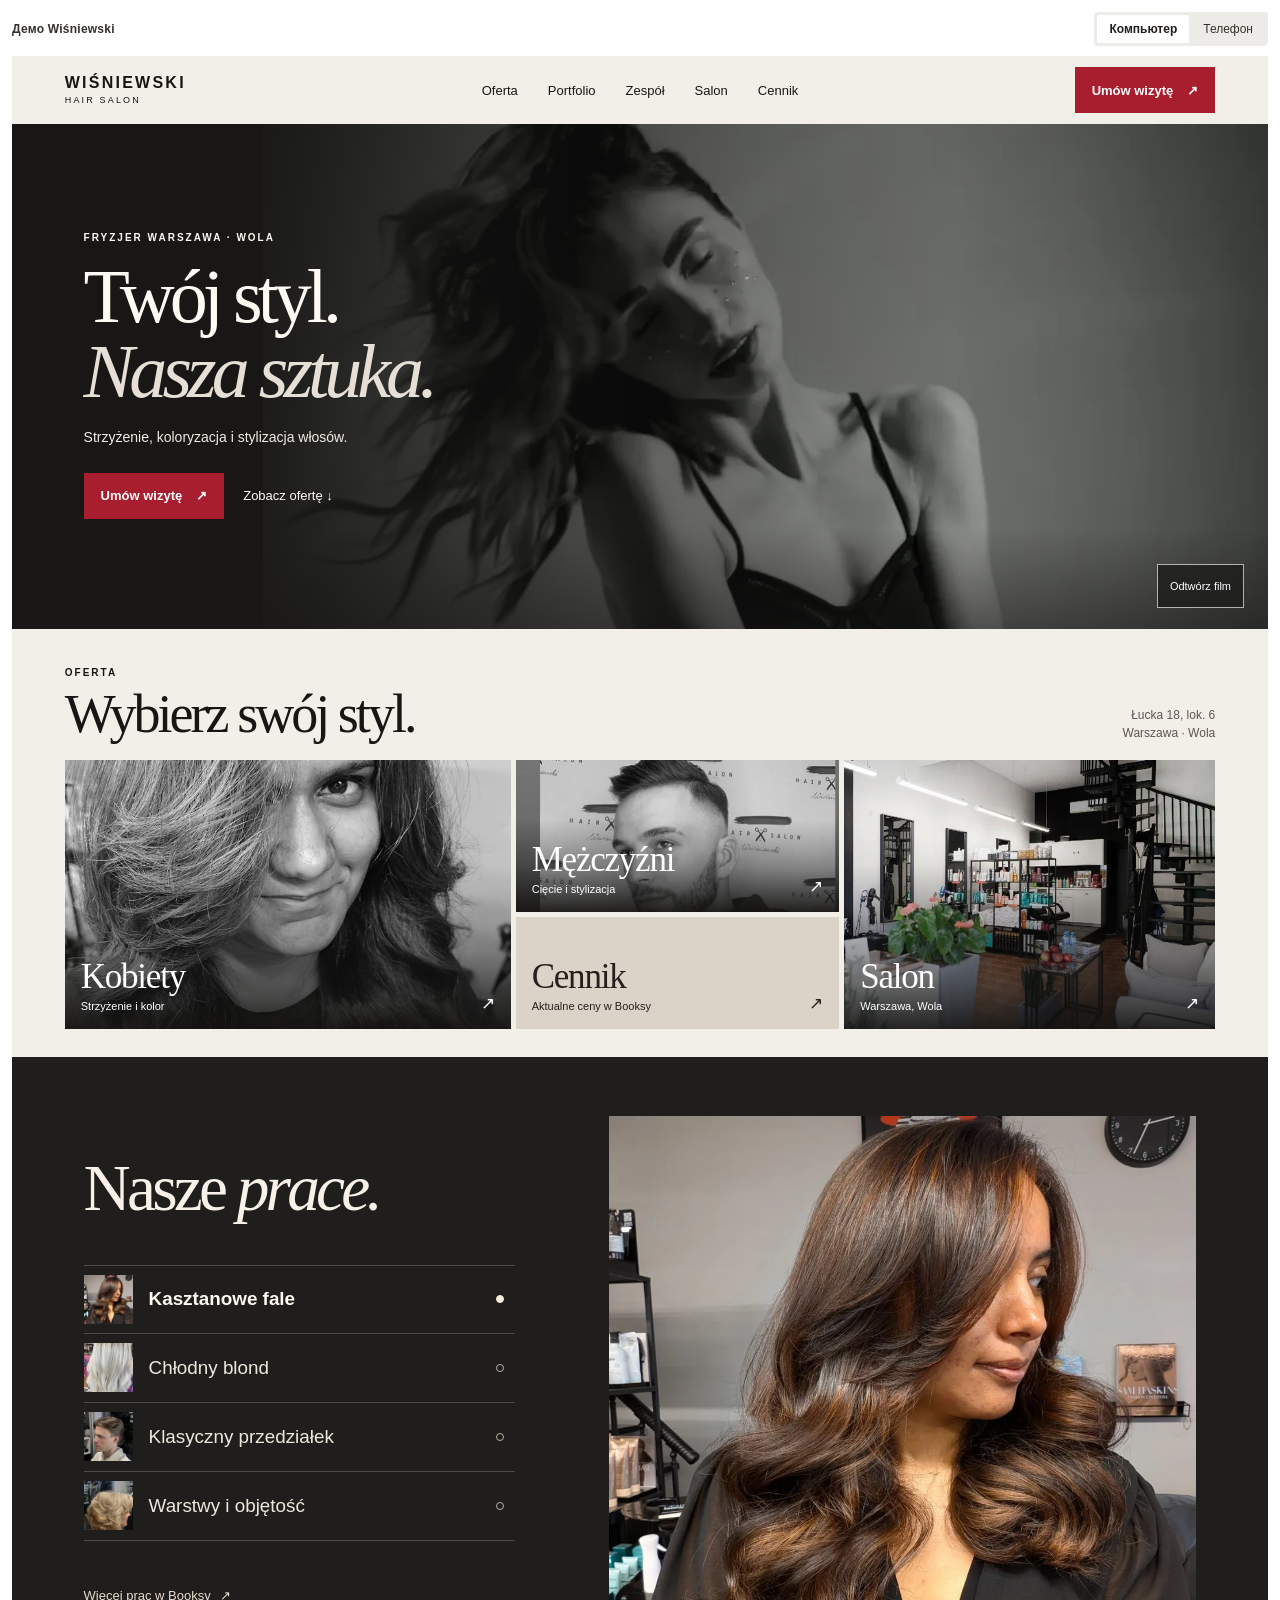
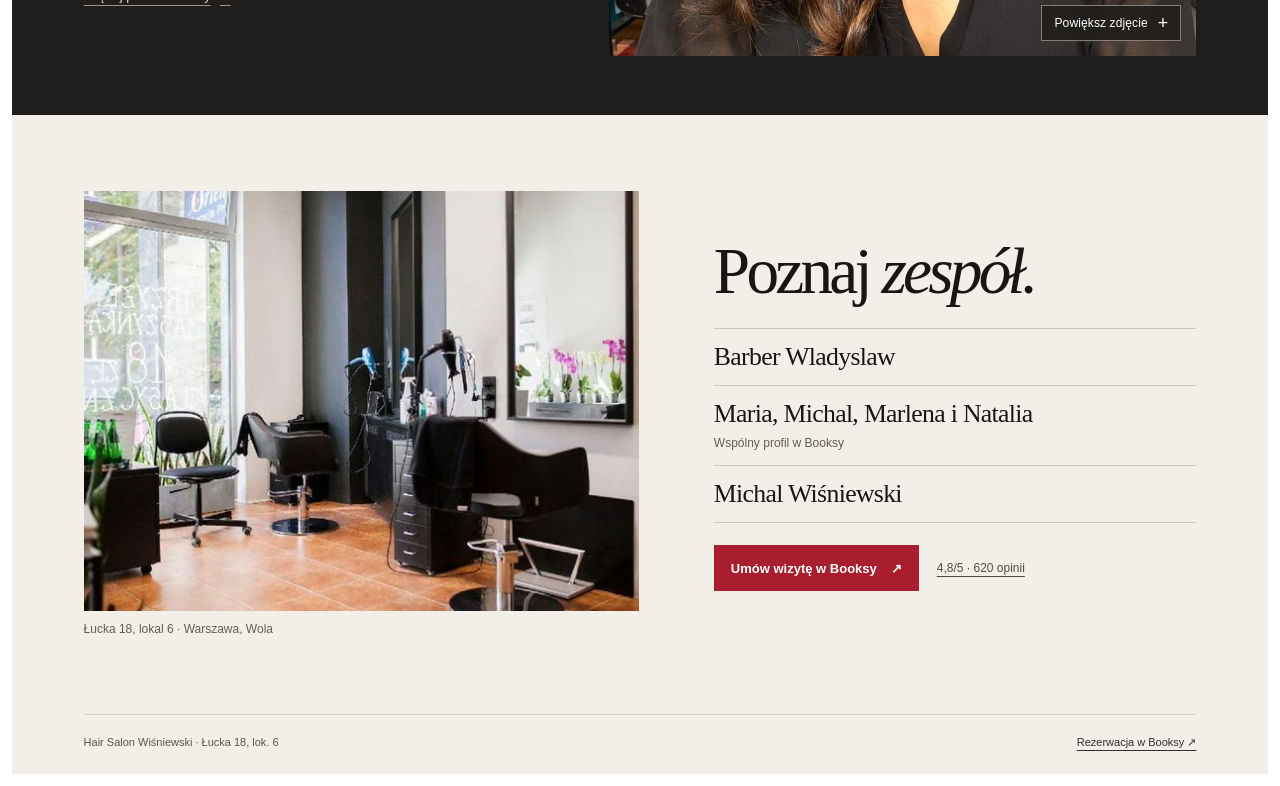
==== demos/hair-salon-wisniewski/index.html @ 0d9c0ac1 "Add Hair Salon Wiśniewski demo" ====
<!doctype html>
<html lang="pl">
<head>
<meta charset="utf-8">
<meta name="viewport" content="width=device-width, initial-scale=1">
<meta name="referrer" content="no-referrer">
<title>Hair Salon Wiśniewski · Demo</title>
<link rel="stylesheet" href="styles.css">
<script src="site.js" defer></script>
</head>
<body>
<div id="wisniewski-visual" data-view="desktop">
  <div class="review" lang="ru">
    <strong>Демо Wiśniewski</strong>
    <div class="devices" role="group" aria-label="Размер экрана">
      <button class="cursor-interaction" type="button" data-view-choice="desktop" aria-pressed="true">Компьютер</button>
      <button class="cursor-interaction" type="button" data-view-choice="phone" aria-pressed="false">Телефон</button>
    </div>
  </div>
  <div class="page" lang="pl">
    <header class="masthead">
      <button class="brand cursor-interaction" type="button" data-jump="hero" aria-label="Hair Salon Wiśniewski, początek strony">
        <b>WIŚNIEWSKI</b><small>HAIR SALON</small>
      </button>
      <nav class="nav" id="wisniewski-preview-nav" aria-label="Menu salonu">
        <button class="cursor-interaction" type="button" data-jump="offer">Oferta</button>
        <button class="cursor-interaction" type="button" data-jump="portfolio">Portfolio</button>
        <button class="cursor-interaction" type="button" data-jump="team">Zespół</button>
        <button class="cursor-interaction" type="button" data-detail="salon">Salon</button>
        <button class="cursor-interaction" type="button" data-detail="prices">Cennik</button>
      </nav>
      <button class="primary cursor-interaction" type="button" data-detail="booking">Umów wizytę <span aria-hidden="true">↗</span></button>
      <button class="mobile-menu cursor-interaction" type="button" aria-controls="wisniewski-preview-nav" aria-expanded="false">Menu <span aria-hidden="true">☰</span></button>
    </header>
    <main>
      <section class="hero" data-section="hero" aria-labelledby="wisniewski-preview-title">
        <video muted loop playsinline preload="metadata" poster="assets/hero-poster.webp" src="assets/hero.mp4" aria-hidden="true"></video>
        <div class="hero-copy">
          <div class="eyebrow">Fryzjer Warszawa · Wola</div>
          <h1 id="wisniewski-preview-title">Twój styl.<br><em>Nasza sztuka.</em></h1>
          <p class="offer-line">Strzyżenie, koloryzacja i stylizacja włosów.</p>
          <div class="hero-actions">
            <button class="primary cursor-interaction" type="button" data-detail="booking">Umów wizytę <span aria-hidden="true">↗</span></button>
            <button class="hero-secondary cursor-interaction" type="button" data-jump="offer">Zobacz ofertę <span aria-hidden="true">↓</span></button>
          </div>
        </div>
        <button class="video-toggle cursor-interaction" type="button">Odtwórz film</button>
      </section>
      <section class="collection" data-section="offer" aria-labelledby="wisniewski-preview-offer">
        <div class="collection-head">
          <div><div class="eyebrow">Oferta</div><h2 id="wisniewski-preview-offer">Wybierz swój styl.</h2></div>
          <div class="place">Łucka 18, lok. 6<br>Warszawa · Wola</div>
        </div>
        <div class="collage">
          <button class="tile women cursor-interaction" type="button" data-detail="women">
            <img src="assets/kobiety.webp" width="650" height="600" alt="" data-booksy-source="https://d375139ucebi94.cloudfront.net/region2/pl/9509/inspiration/9c5c7fb1158548d288a708cf34f2a0-hair-salon-wisniewski-inspiration-99a5cf798dc7434b85ce22e9129614-booksy.jpeg" decoding="async">
            <span class="tile-copy"><span><b>Kobiety</b><small>Strzyżenie i kolor</small></span><span class="arrow" aria-hidden="true">↗</span></span>
          </button>
          <button class="tile men cursor-interaction" type="button" data-detail="men">
            <img src="assets/mezczyzni.webp" width="640" height="385" alt="" data-booksy-source="https://d375139ucebi94.cloudfront.net/region2/pl/9509/biz_photo/1400ff0a72c94ad3bb561e61f7f10e-hair-salon-wisniewski-biz-photo-0ef24cf234964ff898cb2b16d89741-booksy.jpeg?size=640x0" decoding="async">
            <span class="tile-copy"><span><b>Mężczyźni</b><small>Cięcie i stylizacja</small></span><span class="arrow" aria-hidden="true">↗</span></span>
          </button>
          <button class="tile salon cursor-interaction" type="button" data-detail="salon">
            <img src="assets/salon.webp" width="640" height="424" alt="" data-booksy-source="https://d375139ucebi94.cloudfront.net/pl/images/9509/biz_photo_154012929769.jpeg?size=640x0" decoding="async">
            <span class="tile-copy"><span><b>Salon</b><small>Warszawa, Wola</small></span><span class="arrow" aria-hidden="true">↗</span></span>
          </button>
          <button class="tile prices cursor-interaction" type="button" data-detail="prices">
            <span class="tile-copy"><span><b>Cennik</b><small>Aktualne ceny w Booksy</small></span><span class="arrow" aria-hidden="true">↗</span></span>
          </button>
        </div>
      </section>
      <section class="portfolio-pane" id="portfolio" data-section="portfolio" aria-labelledby="w-portfolio-title">
        <div class="folio-layout">
          <div class="folio-heading"><h2 id="w-portfolio-title">Nasze <em>prace.</em></h2></div>
          <div class="folio-choices" role="group" aria-label="Wybierz pracę do obejrzenia">
            <button class="folio-choice" type="button" aria-pressed="true" aria-controls="w-work-stage" data-title="Kasztanowe fale" data-alt="Długie, kasztanowe włosy z falami opadającymi na ramiona." data-position="50% 38%" data-booksy-source="https://d375139ucebi94.cloudfront.net/region2/pl/9509/inspiration/85472677efe44a7c9c3b1d41c541f5-hair-salon-wisniewski-inspiration-4f7ab32a1f454a0eb7ebfb69f30ef4-booksy.jpeg"><img loading="lazy" decoding="async" src="assets/kasztanowe-fale-mini.webp" width="120" height="120" alt=""><span>Kasztanowe fale</span><span class="choice-mark" aria-hidden="true"></span></button>
            <button class="folio-choice" type="button" aria-pressed="false" aria-controls="w-work-stage" data-title="Chłodny blond" data-alt="Jasne, chłodne pasma i luźne fale widziane od tyłu." data-position="50% 43%" data-booksy-source="https://d375139ucebi94.cloudfront.net/region2/pl/9509/inspiration/5db2b51dccb14725a8cf2a5909945c-hair-salon-wisniewski-inspiration-719fb1d20bcc4475be6bc6dd5e350c-booksy.jpeg?size=640x0" data-full="assets/chlodny-blond.webp"><img loading="lazy" decoding="async" src="assets/chlodny-blond-mini.webp" width="120" height="120" alt=""><span>Chłodny blond</span><span class="choice-mark" aria-hidden="true"></span></button>
            <button class="folio-choice" type="button" aria-pressed="false" aria-controls="w-work-stage" data-title="Klasyczny przedziałek" data-alt="Krótkie boki i gładko zaczesana góra z bocznym przedziałkiem." data-position="51% 32%" data-booksy-source="https://d375139ucebi94.cloudfront.net/region2/pl/9509/inspiration/4dd762f20f9c4acfa4f4d54b11d68c-hair-salon-wisniewski-inspiration-6ecb9a110e944d9681a055b02fa39a-booksy.jpeg?size=640x0" data-full="assets/klasyczny-przedzialek.webp"><img loading="lazy" decoding="async" src="assets/klasyczny-przedzialek-mini.webp" width="120" height="120" alt=""><span>Klasyczny przedziałek</span><span class="choice-mark" aria-hidden="true"></span></button>
            <button class="folio-choice" type="button" aria-pressed="false" aria-controls="w-work-stage" data-title="Warstwy i objętość" data-alt="Krótsze blond włosy z wywiniętymi końcówkami, widok z boku." data-position="50% 44%" data-booksy-source="https://d375139ucebi94.cloudfront.net/region2/pl/9509/inspiration/cef48ce477c04e1699dff93cf24795-hair-salon-wisniewski-inspiration-c5255d3fc0f542e9962906695296ba-booksy.jpeg?size=640x0" data-full="assets/warstwy-i-objetosc.webp"><img loading="lazy" decoding="async" src="assets/warstwy-i-objetosc-mini.webp" width="120" height="120" alt=""><span>Warstwy i objętość</span><span class="choice-mark" aria-hidden="true"></span></button>
          </div>
          <figure class="folio-stage" id="w-work-stage">
            <button class="folio-open" type="button" aria-haspopup="dialog" aria-controls="w-work-viewer" aria-label="Powiększ zdjęcie: Kasztanowe fale">
              <img src="assets/kasztanowe-fale.webp" width="1020" height="1360" alt="Długie, kasztanowe włosy z falami opadającymi na ramiona." data-booksy-source="https://d375139ucebi94.cloudfront.net/region2/pl/9509/inspiration/85472677efe44a7c9c3b1d41c541f5-hair-salon-wisniewski-inspiration-4f7ab32a1f454a0eb7ebfb69f30ef4-booksy.jpeg" loading="lazy" decoding="async" style="object-position:50% 38%">
              <span class="zoom-label">Powiększ zdjęcie <span aria-hidden="true">+</span></span>
            </button>
          </figure>
          <a class="folio-source" href="https://booksy.com/pl-pl/9509_hair-salon-wisniewski_fryzjer_3_warszawa" target="_blank" rel="noopener noreferrer">Więcej prac w Booksy <span aria-hidden="true">↗</span></a>
        </div>
      </section>
      <section class="team-pane" id="zespol" data-section="team" aria-labelledby="w-team-title">
        <div class="team-copy">
          <h2 id="w-team-title">Poznaj <em>zespół.</em></h2>
          <ul class="team-list">
            <li>Barber Wladyslaw</li>
            <li>Maria, Michal, Marlena i Natalia<small>Wspólny profil w Booksy</small></li>
            <li>Michal Wiśniewski</li>
          </ul>
          <div class="team-actions">
            <a class="primary" href="https://booksy.com/pl-pl/9509_hair-salon-wisniewski_fryzjer_3_warszawa" target="_blank" rel="noopener noreferrer">Umów wizytę w Booksy <span aria-hidden="true">↗</span></a>
            <a class="team-score" href="https://booksy.com/pl-pl/9509_hair-salon-wisniewski_fryzjer_3_warszawa#business-reviews" target="_blank" rel="noopener noreferrer" aria-label="Ocena 4,8 na 5 na podstawie 620 opinii w Booksy" title="Ocena w Booksy z 25.11.2026">4,8/5 · 620 opinii</a>
          </div>
        </div>
        <figure>
          <img src="assets/stanowiska-salonu.webp" width="640" height="424" alt="Stanowiska fryzjerskie z lustrami przy oknach salonu na Woli." data-booksy-source="https://d375139ucebi94.cloudfront.net/pl/images/9509/biz_photo_154012936578.jpeg?size=640x0" loading="lazy" decoding="async">
          <figcaption>Łucka 18, lokal 6 · Warszawa, Wola</figcaption>
        </figure>
      </section>
    </main>
    <footer class="footer"><span>Hair Salon Wiśniewski · Łucka 18, lok. 6</span><button class="cursor-interaction" type="button" data-detail="booking">Rezerwacja w Booksy ↗</button></footer>
    <dialog aria-labelledby="wisniewski-detail-heading">
      <div class="dialog-top"><div><div class="eyebrow" data-dialog-kicker></div><h2 id="wisniewski-detail-heading"></h2></div><button class="dialog-close cursor-interaction" type="button" aria-label="Zamknij">×</button></div>
      <img data-dialog-image width="560" height="315" alt="" hidden>
      <p data-dialog-copy></p>
      <ul data-dialog-list hidden></ul>
      <a class="primary cursor-interaction" data-dialog-link href="https://booksy.com/pl-pl/9509_hair-salon-wisniewski_fryzjer_3_warszawa" target="_blank" rel="noopener noreferrer"><span data-dialog-cta></span><span aria-hidden="true">↗</span></a>
    </dialog>
    <dialog class="work-viewer" id="w-work-viewer" aria-labelledby="w-viewer-title">
      <div class="viewer-inner">
        <div class="viewer-top">
          <h2 id="w-viewer-title"></h2>
          <button class="viewer-close" type="button" aria-label="Zamknij podgląd" autofocus>×</button>
        </div>
        <img data-viewer-image width="1000" height="1200" alt="">
        <div class="viewer-foot">
          <button type="button" data-step="-1" aria-label="Poprzednia praca"><span aria-hidden="true">←</span> Poprzednia</button>
          <span class="viewer-counter" aria-live="polite" aria-atomic="true"></span>
          <button type="button" data-step="1" aria-label="Następna praca">Następna <span aria-hidden="true">→</span></button>
        </div>
      </div>
    </dialog>
  </div>
</div>

</body>
</html>
---- demos/hair-salon-wisniewski/styles.css ----
html{color-scheme:light dark}body{margin:0;padding:12px}#wisniewski-visual{max-width:1440px;margin:auto}

#wisniewski-visual {
  --paper: #f2efe9;
  --ink: #171614;
  --wine: #a91e2e;
  --wash: #d7d1c7;
  --serif: "Baskerville", "Georgia", serif;
  --sans: Arial, Helvetica, sans-serif;
  width: 100%;
  font-family: var(--sans);
}
#wisniewski-visual *, #wisniewski-visual *::before, #wisniewski-visual *::after { box-sizing: border-box; }
#wisniewski-visual [hidden] { display: none !important; }
#wisniewski-visual button, #wisniewski-visual a { font: inherit; }
#wisniewski-visual button { color: inherit; }
#wisniewski-visual a { color: inherit; text-decoration: none; }
#wisniewski-visual :focus-visible { outline: 2px solid #ba2740; outline-offset: 4px; }
#wisniewski-visual .review {
  display: flex; justify-content: space-between; align-items: center;
  flex-wrap: wrap; gap: 8px; padding: 0 0 10px;
  color: light-dark(#34302c,#ece7e1); font-size: 12px;
}
#wisniewski-visual .review strong { font-weight: 600; letter-spacing: .02em; }
#wisniewski-visual .devices {
  display: inline-flex; padding: 3px; gap: 2px;
  background: light-dark(#eeece8,#312e2b); border-radius: 4px;
}
#wisniewski-visual .devices button {
  border: 0; border-radius: 2px; padding: 7px 12px;
  background: transparent; font-size: 12px;
}
#wisniewski-visual .devices button[aria-pressed="true"] {
  color: light-dark(#211e1b,#f8f4ef); background: light-dark(#fff,#4b4540);
  font-weight: 600;
}
#wisniewski-visual .page {
  container: salon / inline-size; width: 100%; margin-inline: auto;
  background: var(--paper); color: var(--ink); color-scheme: light;
}
#wisniewski-visual[data-view="phone"] .page { width: min(100%, 392px); }
#wisniewski-visual .masthead {
  position: relative; z-index: 4; display: grid;
  grid-template-columns: 1fr auto 1fr; align-items: center; gap: 20px;
  min-height: 68px; background: var(--paper); padding: 10px 4.2%;
}
#wisniewski-visual .brand {
  display: inline-grid; justify-items: start; justify-self: start; gap: 4px;
  border: 0; background: transparent; text-align: left; padding: 3px 0;
}
#wisniewski-visual .brand b { font-size: 16px; letter-spacing: .14em; white-space: nowrap; line-height: 1; }
#wisniewski-visual .brand small { font-size: 9px; letter-spacing: .24em; }
#wisniewski-visual .nav { display: flex; gap: clamp(10px, 3cqw, 30px); align-items: center; }
#wisniewski-visual .nav button, #wisniewski-visual .mobile-menu {
  border: 0; background: transparent; padding: 10px 0; font-size: 13px;
}
#wisniewski-visual .nav button:hover { text-decoration: underline; text-underline-offset: 5px; }
#wisniewski-visual button.primary, #wisniewski-visual a.primary {
  display: inline-flex; justify-content: space-between; align-items: center; gap: 14px;
  min-height: 46px; border: 1px solid transparent; padding: 12px 16px;
  color: #fff; background: var(--wine); font-weight: 600; font-size: 13px; white-space: nowrap;
}
#wisniewski-visual .primary:hover { background: #871825; }
#wisniewski-visual .masthead > .primary { justify-self: end; }
#wisniewski-visual .mobile-menu { display: none; justify-self: end; }
#wisniewski-visual .hero {
  position: relative; isolation: isolate; display: flex; align-items: center;
  min-height: clamp(395px, 48cqw, 505px); overflow: hidden;
  color: #fffaf3; background: #181716;
}
#wisniewski-visual .hero video {
  position: absolute; inset: 0 0 0 20%; width: 80%; height: 100%; object-fit: cover;
  object-position: center 36%; background: #282725;
}
#wisniewski-visual .hero::after {
  content: ""; position: absolute; inset: 0; z-index: 1; pointer-events: none;
  background: linear-gradient(90deg,#181716 1%,#181716ed 20%,#18171683 44%,#18171613 75%),
    linear-gradient(0deg,#1817167a,transparent 20%);
}
#wisniewski-visual .hero-copy { z-index: 2; position: relative; padding: 54px 0 57px 5.7%; width: min(100%, 560px); }
#wisniewski-visual .eyebrow { font-size: 10px; line-height: 1.45; font-weight: 600; letter-spacing: .20em; text-transform: uppercase; }
#wisniewski-visual .hero h1 {
  font: normal clamp(45px, 6.9cqw, 76px)/.99 var(--serif); letter-spacing: -.065em;
  margin: 13px 0 18px; color: inherit;
}
#wisniewski-visual .hero h1 em { font-weight: inherit; color: #e5dfd5; }
#wisniewski-visual .offer-line {
  font-size: 14px; line-height: 1.55; color: #f1ebe2; margin: 0 0 24px; max-width: 280px;
}
#wisniewski-visual .hero-actions { display: flex; flex-wrap: wrap; align-items: center; gap: 13px 19px; }
#wisniewski-visual .hero-secondary {
  min-height: 44px; padding: 10px 0; border: 0; color: inherit; background: transparent; font-size: 13px;
}
#wisniewski-visual .hero-secondary:hover { text-decoration: underline; text-underline-offset: 4px; }
#wisniewski-visual .video-toggle {
  position: absolute; z-index: 3; right: 24px; bottom: 21px; min-height: 44px;
  display: inline-flex; align-items: center; justify-content: center;
  padding: 8px 12px; color: #fff; background: #1d1c1bc9; border: 1px solid #f5f0e5b3;
  font-size: 11px; white-space: nowrap;
}
#wisniewski-visual .collection { padding: 37px 4.2% 28px; }
#wisniewski-visual .collection-head {
  display: flex; justify-content: space-between; align-items: end; gap: 12px;
  margin-bottom: 18px;
}
#wisniewski-visual .collection h2 {
  margin: 6px 0 0; color: inherit; font: normal clamp(31px, 4.8cqw, 54px)/1.03 var(--serif);
  letter-spacing: -.055em;
}
#wisniewski-visual .collection .place { color: #5e5550; font-size: 12px; line-height: 1.45; text-align: right; }
#wisniewski-visual .collage {
  display: grid; grid-template-columns: 1.13fr .82fr .94fr;
  grid-template-rows: 152px 112px;
  grid-template-areas: "women men salon" "women prices salon";
  gap: 5px;
}
#wisniewski-visual .tile {
  display: block; position: relative; width: 100%; min-width: 0;
  isolation: isolate; overflow: hidden; padding: 0; text-align: left;
  border: 0; background: #262423; color: #fff;
}
#wisniewski-visual .tile img {
  position: absolute; z-index: -2; inset: 0; width: 100%; height: 100%; object-fit: cover;
  transition: transform .35s ease;
}
#wisniewski-visual .tile:hover img { transform: scale(1.045); }
#wisniewski-visual .tile::after {
  content: ""; position: absolute; z-index: -1; inset: 0;
  background: linear-gradient(0deg,#131211ec 0%,#13121167 29%,transparent 61%);
}
#wisniewski-visual .tile-copy {
  position: absolute; left: 16px; right: 16px; bottom: 15px;
  display: flex; justify-content: space-between; align-items: end; gap: 8px;
}
#wisniewski-visual .tile-copy b { font: normal clamp(20px,3.1cqw,35px)/1.05 var(--serif); letter-spacing: -.035em; }
#wisniewski-visual .tile-copy small { font-size: 11px; margin-top: 5px; display: block; line-height: 1.25; }
#wisniewski-visual .tile-copy .arrow { font-size: 17px; flex: none; }
#wisniewski-visual .women { grid-area: women; }
#wisniewski-visual .women img { object-position: 51% 36%; }
#wisniewski-visual .men { grid-area: men; }
#wisniewski-visual .men img { object-position: 46% 29%; }
#wisniewski-visual .salon { grid-area: salon; }
#wisniewski-visual .salon img { object-position: 49% 45%; }
#wisniewski-visual .prices { grid-area: prices; background: #dbd3c7; color: #25201d; }
#wisniewski-visual .prices::after { content: none; }
#wisniewski-visual .prices:hover { background: #cfc5b7; }
#wisniewski-visual .footer {
  display: flex; justify-content: space-between; align-items: center; flex-wrap: wrap; gap: 5px 12px;
  margin-top: 23px; padding-top: 13px; border-top: 1px solid #d6cec1;
  color: #5c554d; font-size: 11px; line-height: 1.55;
}
#wisniewski-visual .footer button {
  border: 0; padding: 7px 0; background: transparent; color: #332e29; text-decoration: underline;
  text-underline-offset: 4px;
}
#wisniewski-visual dialog {
  width: min(440px, calc(100% - 30px)); max-height: 85%; padding: 23px 24px 24px;
  color: var(--ink); background: var(--paper); border: 1px solid #d2c8b9; box-shadow: 0 18px 85px #0006;
}
#wisniewski-visual dialog::backdrop { background: #171413a8; }
#wisniewski-visual .dialog-top { display: flex; justify-content: space-between; align-items: start; gap: 12px; }
#wisniewski-visual dialog h2 { color: var(--ink); font: normal 36px/1.06 var(--serif); margin: 6px 0 12px; letter-spacing: -.055em; }
#wisniewski-visual dialog p { font-size: 14px; line-height: 1.55; margin: 0 0 14px; }
#wisniewski-visual dialog ul { padding-left: 19px; margin: 0 0 20px; font-size: 14px; line-height: 1.6; }
#wisniewski-visual dialog img { display: block; width: 100%; max-height: 210px; object-fit: cover; margin: 0 0 13px; }
#wisniewski-visual .dialog-close {
  border: 1px solid #c7bdaf; background: transparent; flex: none;
  width: 40px; height: 40px; font-size: 20px; line-height: 1;
}
@container salon (max-width: 625px) {
  #wisniewski-visual .masthead { display: flex; justify-content: space-between; min-height: 57px; padding-inline: 5%; }
  #wisniewski-visual .masthead .primary { display: none; }
  #wisniewski-visual .mobile-menu { display: inline-block; min-height: 44px; padding-inline: 4px; }
  #wisniewski-visual .nav {
    display: none; position: absolute; top: 100%; inset-inline: 0; padding: 8px 5% 14px;
    background: var(--paper); border-top: 1px solid #d6cec1; box-shadow: 0 14px 20px #1d151d2b;
  }
  #wisniewski-visual .nav.is-open { display: grid; gap: 0; }
  #wisniewski-visual .nav button { width: 100%; text-align: left; min-height: 44px; border-bottom: 1px solid #ded7cd; }
  #wisniewski-visual .hero { align-items: end; min-height: clamp(460px, 122cqw, 510px); }
  #wisniewski-visual .hero video { inset: 0; width: 100%; height: 100%; object-position: 48% center; }
  #wisniewski-visual .hero::after {
    background: linear-gradient(0deg,#181716f7 0%,#181716bf 37%,#18171627 72%,#18171619 100%);
  }
  #wisniewski-visual .hero-copy { padding: 0 5% 27px; }
  #wisniewski-visual .hero h1 { font-size: clamp(42px, 12.5cqw, 56px); margin: 10px 0 13px; }
  #wisniewski-visual .offer-line { margin-bottom: 16px; max-width: 250px; font-size: 13px; }
  #wisniewski-visual .hero-actions { gap: 2px 12px; }
  #wisniewski-visual .hero-actions .primary { padding-inline: 11px; gap: 6px; }
  #wisniewski-visual .hero-secondary { font-size: 12px; }
  #wisniewski-visual .video-toggle { top: 12px; right: 12px; bottom: auto; }
  #wisniewski-visual .collection { padding: 26px 5% 20px; }
  #wisniewski-visual .collection-head { align-items: end; margin-bottom: 13px; }
  #wisniewski-visual .collection .place { font-size: 11px; }
  #wisniewski-visual .collage {
    grid-template-columns: 1fr 1fr; grid-template-rows: 150px 122px;
    grid-template-areas: "women men" "salon prices";
  }
  #wisniewski-visual .tile-copy { left: 9px; right: 9px; bottom: 11px; gap: 4px; }
  #wisniewski-visual .tile-copy small { font-size: 11px; }
  #wisniewski-visual .tile-copy .arrow { font-size: 14px; }
  #wisniewski-visual .footer { margin-top: 15px; padding-top: 7px; }
}
@media (pointer: coarse) {
  #wisniewski-visual .devices button, #wisniewski-visual .dialog-close, #wisniewski-visual .footer button { min-height: 44px; }
}
@media (prefers-reduced-motion: reduce) {
  #wisniewski-visual .tile img { transition: none; }
}
#wisniewski-visual button { cursor: pointer; }
#wisniewski-visual [data-section] { scroll-margin-block-start: 8px; }
#wisniewski-visual .women img, #wisniewski-visual .men img { filter: grayscale(1); }
#wisniewski-visual .women img { object-position: 50% 35%; }
#wisniewski-visual .men img { object-position: 49% 35%; }
#wisniewski-visual .portfolio-pane {
  background: #201e1c; color: #f7f1e7; padding: clamp(30px, 4.7cqw, 68px) 5.7%;
}
#wisniewski-visual .folio-layout {
  display: grid; grid-template-columns: minmax(0, .83fr) minmax(0, 1.13fr);
  grid-template-rows: auto auto auto; gap: 0 clamp(30px, 7.5cqw, 102px);
  grid-template-areas: "heading photograph" "choices photograph" "source photograph";
  align-content: center; max-width: 1180px; margin: auto;
}
#wisniewski-visual .folio-heading { grid-area: heading; align-self: end; margin-bottom: 24px; }
#wisniewski-visual .portfolio-pane h2, #wisniewski-visual .team-pane h2 {
  margin: 0; font: normal clamp(40px, 5.2cqw, 73px)/1.02 var(--serif); letter-spacing: -.058em;
}
#wisniewski-visual .portfolio-pane h2 em, #wisniewski-visual .team-pane h2 em { font-weight: inherit; }
#wisniewski-visual .folio-choices {
  grid-area: choices; display: grid; align-self: center; margin: 0; padding: 0;
}
#wisniewski-visual .folio-choice {
  display: grid; grid-template-columns: 49px minmax(0, 1fr) 14px; align-items: center;
  gap: 16px; min-height: 69px; padding: 8px 8px 8px 0; color: #eee7dd; text-align: left;
  background: transparent; border: 0; border-bottom: 1px solid #514a44; font-size: clamp(15px, 1.5cqw, 21px);
}
#wisniewski-visual .folio-choice:first-child { border-top: 1px solid #514a44; }
#wisniewski-visual .folio-choice img { display: block; width: 49px; height: 49px; object-fit: cover; }
#wisniewski-visual .folio-choice .choice-mark {
  width: 8px; height: 8px; justify-self: center; border-radius: 100%; border: 1px solid #b8afa2;
}
#wisniewski-visual .folio-choice[aria-pressed="true"] { color: #fffaf1; font-weight: 600; }
#wisniewski-visual .folio-choice[aria-pressed="true"] .choice-mark { background: #f5ebda; border-color: #f5ebda; }
#wisniewski-visual .folio-choice:hover { background: #302c28; }
#wisniewski-visual .folio-source {
  grid-area: source; align-self: start; justify-self: start; display: inline-flex; gap: 9px; align-items: center;
  min-height: 44px; margin-top: 13px; color: #e5dbcb; font-size: 13px; text-decoration: underline;
  text-decoration-color: #a09483; text-underline-offset: 5px;
}
#wisniewski-visual .folio-source:hover { color: #fff; }
#wisniewski-visual .folio-stage { grid-area: photograph; margin: 0; min-width: 0; }
#wisniewski-visual .folio-open {
  display: block; position: relative; width: 100%; height: clamp(400px, 43cqw, 540px);
  padding: 0; overflow: hidden; background: #302d2a; border: 0; cursor: zoom-in;
}
#wisniewski-visual .folio-open img { display: block; width: 100%; height: 100%; object-fit: cover; }
#wisniewski-visual .zoom-label {
  position: absolute; right: 15px; bottom: 15px; display: inline-flex; align-items: center; gap: 10px;
  padding: 8px 12px; min-height: 36px; color: #fff; background: #201e1ce8;
  border: 1px solid #f8f3e873; font-size: 12px; letter-spacing: .01em;
}
#wisniewski-visual .zoom-label span { font-size: 18px; line-height: 1; }
#wisniewski-visual .portfolio-pane :focus-visible, #wisniewski-visual .work-viewer :focus-visible {
  outline: 2px solid #fff3d6; outline-offset: 3px;
}
#wisniewski-visual .team-pane {
  display: grid; grid-template-columns: minmax(0, 1.15fr) minmax(0, 1fr);
  grid-template-areas: "room copy"; align-items: center; gap: clamp(28px, 6cqw, 82px);
  padding: clamp(42px, 6cqw, 85px) 5.7%; background: var(--paper); color: var(--ink);
}
#wisniewski-visual .team-pane figure { grid-area: room; min-width: 0; margin: 0; }
#wisniewski-visual .team-pane figure img { display: block; width: 100%; height: auto; aspect-ratio: 1.32; object-fit: cover; object-position: 50% 53%; }
#wisniewski-visual .team-pane figcaption {
  margin-top: 10px; color: #655d53; font-size: 12px; line-height: 1.45;
}
#wisniewski-visual .team-copy { grid-area: copy; min-width: 0; }
#wisniewski-visual .team-list { list-style: none; margin: 24px 0 22px; padding: 0; }
#wisniewski-visual .team-list li {
  padding: 13px 0; border-bottom: 1px solid #cfc5b8; font: normal clamp(19px, 2.05cqw, 29px)/1.17 var(--serif);
  letter-spacing: -.026em;
}
#wisniewski-visual .team-list li:first-child { border-top: 1px solid #cfc5b8; }
#wisniewski-visual .team-list small { display: block; margin-top: 5px; color: #635a51; font: normal 12px/1.45 var(--sans); letter-spacing: normal; }
#wisniewski-visual .team-actions { display: flex; flex-wrap: wrap; gap: 4px 18px; align-items: center; }
#wisniewski-visual .team-score { display: inline-flex; align-items: center; min-height: 44px; color: #534c44; font-size: 12px; text-underline-offset: 4px; text-decoration: underline; }
#wisniewski-visual .page > .footer { margin: 0 5.7%; padding: 12px 0 16px; }
#wisniewski-visual dialog.work-viewer {
  box-sizing: border-box; padding: 0; width: min(760px, 94vw); max-width: 94vw; max-height: 94vh;
  max-height: 94dvh; border: 1px solid #656059; background: #201e1c; color: #f7f1e7;
  overflow: auto; box-shadow: 0 18px 85px #0009;
}
#wisniewski-visual .work-viewer::backdrop { background: #100e0de8; }
#wisniewski-visual .viewer-top, #wisniewski-visual .viewer-foot {
  display: flex; align-items: center; justify-content: space-between; gap: 8px; padding: 6px 16px;
}
#wisniewski-visual .viewer-top h2 { margin: 0; font: normal clamp(20px, 3cqw, 31px)/1.12 var(--serif); letter-spacing: -.03em; }
#wisniewski-visual .work-viewer button {
  display: inline-flex; align-items: center; justify-content: center; gap: 7px; border: 0;
  min-height: 44px; padding: 5px 8px; color: #f8f2e8; background: transparent; font-size: 13px;
}
#wisniewski-visual .work-viewer button:hover { background: #36312c; }
#wisniewski-visual .viewer-top button { font-size: 23px; min-width: 44px; }
#wisniewski-visual dialog.work-viewer img {
  display: block; width: 100%; height: min(66vh, 600px); height: min(66dvh, 600px); max-height: none;
  margin: 0; object-fit: contain; background: #141312;
}
#wisniewski-visual .viewer-counter { color: #e0d5c8; font-size: 12px; font-variant-numeric: tabular-nums; }
@container salon (min-width: 626px) and (max-width: 810px) {
  #wisniewski-visual .masthead { gap: 10px; padding-inline: 3%; }
  #wisniewski-visual .nav { gap: 11px; }
}
@container salon (max-width: 740px) {
  #wisniewski-visual .folio-layout { gap: 0 22px; grid-template-columns: minmax(0, 1fr) minmax(0, 1fr); }
  #wisniewski-visual .folio-choice { grid-template-columns: 41px minmax(0, 1fr) 12px; gap: 9px; }
  #wisniewski-visual .folio-choice img { width: 41px; height: 41px; }
}
@container salon (max-width: 625px) {
  #wisniewski-visual .portfolio-pane { padding: 30px 5% 18px; }
  #wisniewski-visual .folio-layout { grid-template-columns: 1fr; grid-template-rows: auto; grid-template-areas: "heading" "photograph" "choices" "source"; }
  #wisniewski-visual .folio-heading { margin-bottom: 15px; }
  #wisniewski-visual .folio-open { height: clamp(260px, 91cqw, 420px); }
  #wisniewski-visual .zoom-label { right: 10px; bottom: 10px; }
  #wisniewski-visual .folio-choices { margin-top: 12px; grid-template-columns: 1fr 1fr; gap: 0 12px; }
  #wisniewski-visual .folio-choice { min-height: 59px; grid-template-columns: 32px minmax(0, 1fr) 8px; padding: 6px 2px 6px 0; gap: 7px; font-size: 13px; line-height: 1.25; }
  #wisniewski-visual .folio-choice img { width: 32px; height: 39px; }
  #wisniewski-visual .folio-choice:nth-child(2) { border-top: 1px solid #514a44; }
  #wisniewski-visual .folio-source { margin-top: 5px; }
  #wisniewski-visual .team-pane { display: flex; flex-direction: column; align-items: stretch; gap: 23px; padding: 32px 5% 28px; }
  #wisniewski-visual .team-copy { display: contents; }
  #wisniewski-visual .team-copy h2 { order: 0; }
  #wisniewski-visual .team-pane figure { order: 1; }
  #wisniewski-visual .team-pane figure img { aspect-ratio: 1.75; }
  #wisniewski-visual .team-list { order: 2; margin: -3px 0 0; }
  #wisniewski-visual .team-list li { padding: 12px 0; }
  #wisniewski-visual .team-actions { order: 3; }
  #wisniewski-visual .page > .footer { margin-inline: 5%; }
}
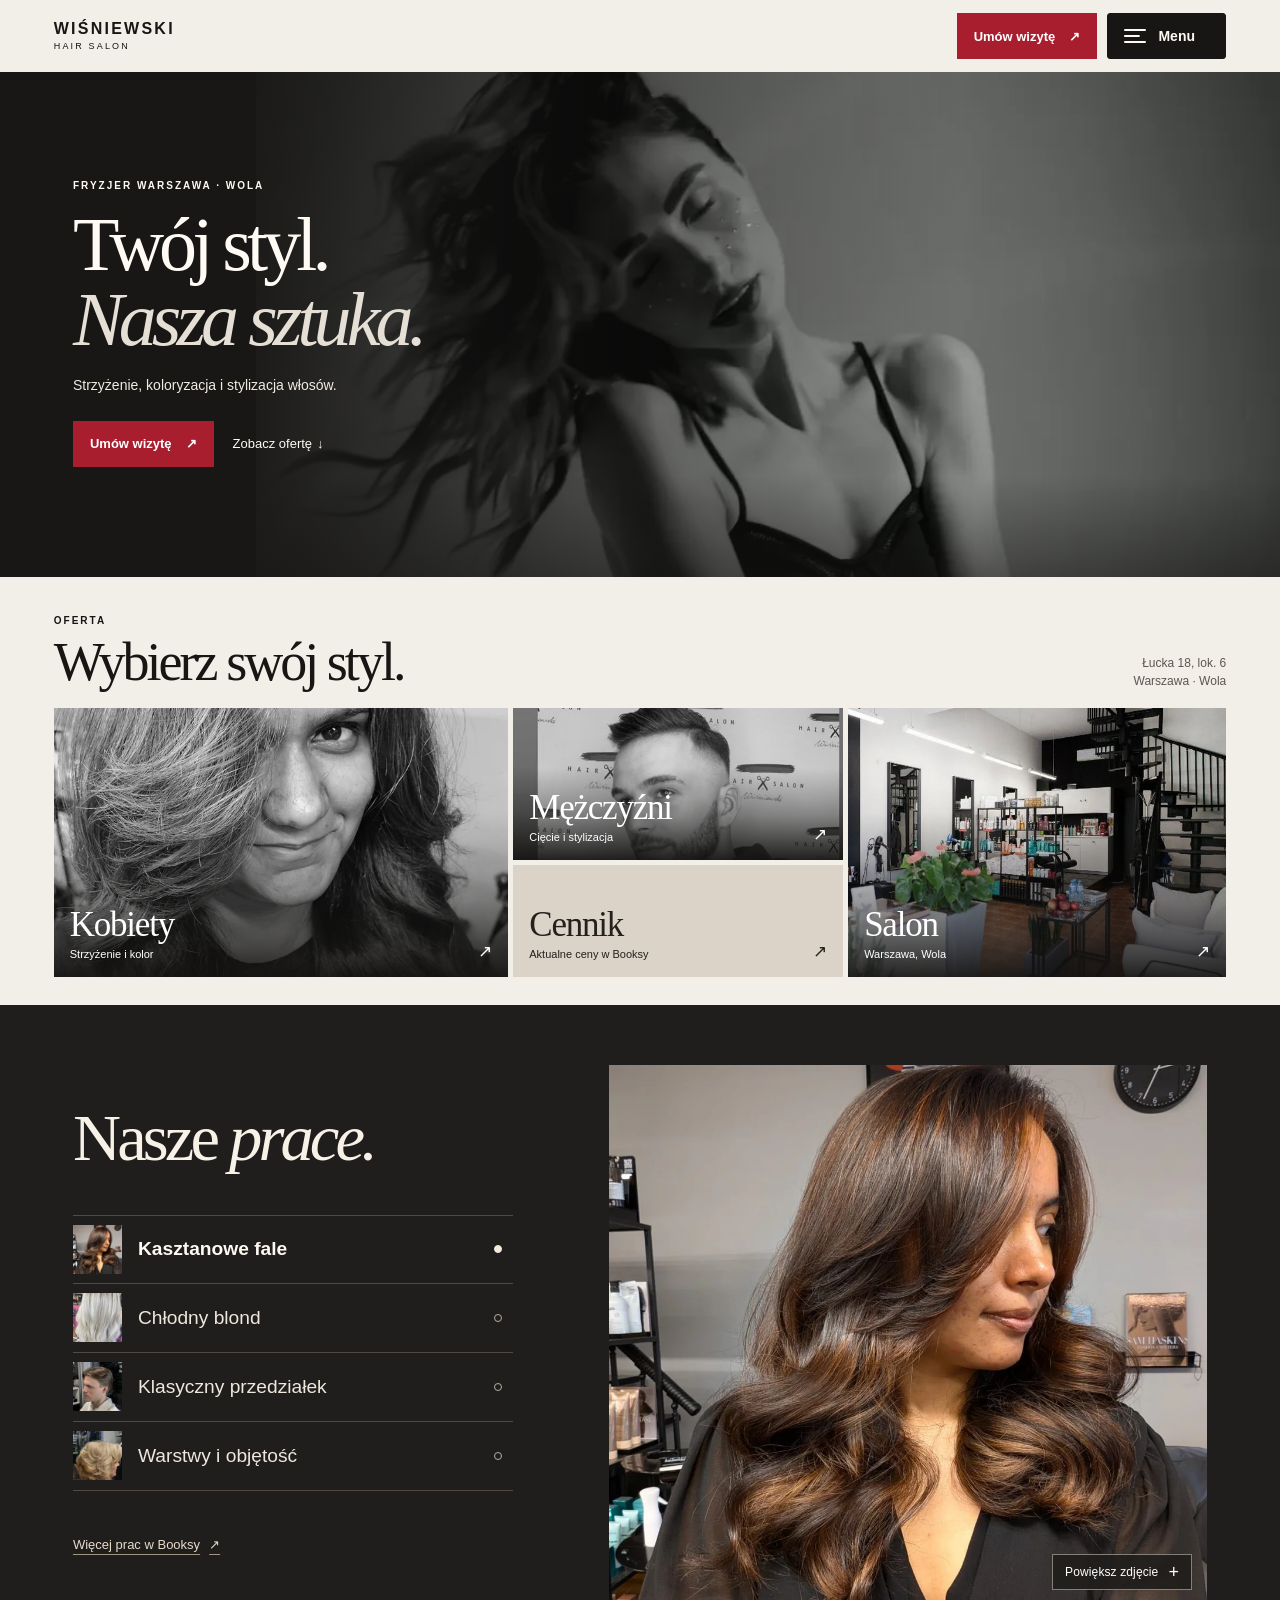
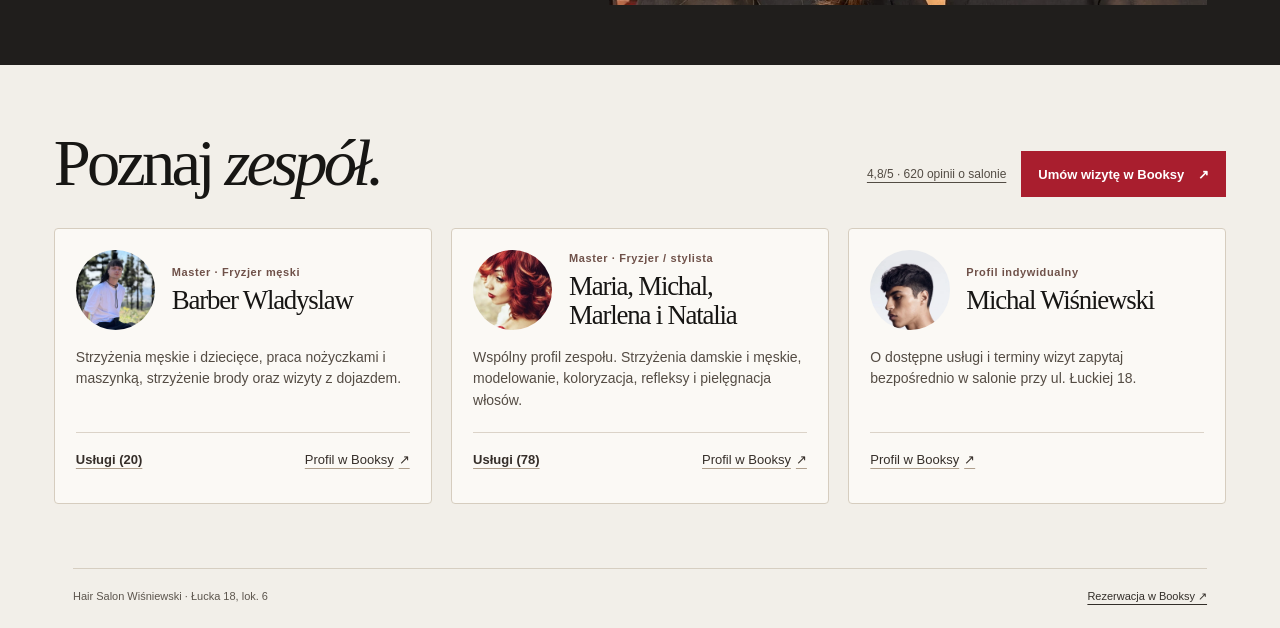
==== commit 395dbf9c: "Refine salon navigation and feature the three Booksy staff profiles" ====
--- a/demos/hair-salon-wisniewski/index.html
+++ b/demos/hair-salon-wisniewski/index.html
@@ -4,33 +4,32 @@
 <meta charset="utf-8">
 <meta name="viewport" content="width=device-width, initial-scale=1">
 <meta name="referrer" content="no-referrer">
-<title>Hair Salon Wiśniewski · Demo</title>
-<link rel="stylesheet" href="styles.css">
-<script src="site.js" defer></script>
+<title>Hair Salon Wiśniewski · Warszawa Wola</title>
+<link rel="stylesheet" href="styles.css?v=35ae3cbed1">
+<script src="site.js?v=b9263a4f2c" defer></script>
 </head>
 <body>
-<div id="wisniewski-visual" data-view="desktop">
-  <div class="review" lang="ru">
-    <strong>Демо Wiśniewski</strong>
-    <div class="devices" role="group" aria-label="Размер экрана">
-      <button class="cursor-interaction" type="button" data-view-choice="desktop" aria-pressed="true">Компьютер</button>
-      <button class="cursor-interaction" type="button" data-view-choice="phone" aria-pressed="false">Телефон</button>
-    </div>
-  </div>
-  <div class="page" lang="pl">
-    <header class="masthead">
-      <button class="brand cursor-interaction" type="button" data-jump="hero" aria-label="Hair Salon Wiśniewski, początek strony">
+<div id="wisniewski-visual">
+  <div class="page">
+    <header class="masthead" id="poczatek">
+      <a class="brand" href="#poczatek" aria-label="Hair Salon Wiśniewski, początek strony">
         <b>WIŚNIEWSKI</b><small>HAIR SALON</small>
-      </button>
-      <nav class="nav" id="wisniewski-preview-nav" aria-label="Menu salonu">
-        <button class="cursor-interaction" type="button" data-jump="offer">Oferta</button>
-        <button class="cursor-interaction" type="button" data-jump="portfolio">Portfolio</button>
-        <button class="cursor-interaction" type="button" data-jump="team">Zespół</button>
-        <button class="cursor-interaction" type="button" data-detail="salon">Salon</button>
-        <button class="cursor-interaction" type="button" data-detail="prices">Cennik</button>
+      </a>
+      <div class="header-actions">
+        <button class="primary header-booking" type="button" data-detail="booking">Umów wizytę <span aria-hidden="true">↗</span></button>
+        <button class="nav-toggle" type="button" aria-controls="salon-nav" aria-expanded="false">
+          <span class="menu-icon" aria-hidden="true"><i></i><i></i><i></i></span>
+          <span class="menu-label">Menu</span>
+        </button>
+      </div>
+      <nav class="nav" id="salon-nav" aria-label="Nawigacja salonu" inert>
+        <a href="#oferta">Oferta</a>
+        <a href="#portfolio">Portfolio</a>
+        <a href="#zespol">Zespół</a>
+        <button type="button" data-detail="salon">Salon</button>
+        <button type="button" data-detail="prices">Cennik</button>
+        <button class="nav-booking" type="button" data-detail="booking">Umów wizytę <span aria-hidden="true">↗</span></button>
       </nav>
-      <button class="primary cursor-interaction" type="button" data-detail="booking">Umów wizytę <span aria-hidden="true">↗</span></button>
-      <button class="mobile-menu cursor-interaction" type="button" aria-controls="wisniewski-preview-nav" aria-expanded="false">Menu <span aria-hidden="true">☰</span></button>
     </header>
     <main>
       <section class="hero" data-section="hero" aria-labelledby="wisniewski-preview-title">
@@ -41,12 +40,11 @@
           <p class="offer-line">Strzyżenie, koloryzacja i stylizacja włosów.</p>
           <div class="hero-actions">
             <button class="primary cursor-interaction" type="button" data-detail="booking">Umów wizytę <span aria-hidden="true">↗</span></button>
-            <button class="hero-secondary cursor-interaction" type="button" data-jump="offer">Zobacz ofertę <span aria-hidden="true">↓</span></button>
+            <a class="hero-secondary" href="#oferta">Zobacz ofertę <span aria-hidden="true">↓</span></a>
           </div>
         </div>
-        <button class="video-toggle cursor-interaction" type="button">Odtwórz film</button>
       </section>
-      <section class="collection" data-section="offer" aria-labelledby="wisniewski-preview-offer">
+      <section class="collection" id="oferta" tabindex="-1" data-section="offer" aria-labelledby="wisniewski-preview-offer">
         <div class="collection-head">
           <div><div class="eyebrow">Oferta</div><h2 id="wisniewski-preview-offer">Wybierz swój styl.</h2></div>
           <div class="place">Łucka 18, lok. 6<br>Warszawa · Wola</div>
@@ -69,7 +67,7 @@
           </button>
         </div>
       </section>
-      <section class="portfolio-pane" id="portfolio" data-section="portfolio" aria-labelledby="w-portfolio-title">
+      <section class="portfolio-pane" id="portfolio" tabindex="-1" data-section="portfolio" aria-labelledby="w-portfolio-title">
         <div class="folio-layout">
           <div class="folio-heading"><h2 id="w-portfolio-title">Nasze <em>prace.</em></h2></div>
           <div class="folio-choices" role="group" aria-label="Wybierz pracę do obejrzenia">
@@ -87,23 +85,46 @@
           <a class="folio-source" href="https://booksy.com/pl-pl/9509_hair-salon-wisniewski_fryzjer_3_warszawa" target="_blank" rel="noopener noreferrer">Więcej prac w Booksy <span aria-hidden="true">↗</span></a>
         </div>
       </section>
-      <section class="team-pane" id="zespol" data-section="team" aria-labelledby="w-team-title">
-        <div class="team-copy">
-          <h2 id="w-team-title">Poznaj <em>zespół.</em></h2>
-          <ul class="team-list">
-            <li>Barber Wladyslaw</li>
-            <li>Maria, Michal, Marlena i Natalia<small>Wspólny profil w Booksy</small></li>
-            <li>Michal Wiśniewski</li>
-          </ul>
-          <div class="team-actions">
-            <a class="primary" href="https://booksy.com/pl-pl/9509_hair-salon-wisniewski_fryzjer_3_warszawa" target="_blank" rel="noopener noreferrer">Umów wizytę w Booksy <span aria-hidden="true">↗</span></a>
-            <a class="team-score" href="https://booksy.com/pl-pl/9509_hair-salon-wisniewski_fryzjer_3_warszawa#business-reviews" target="_blank" rel="noopener noreferrer" aria-label="Ocena 4,8 na 5 na podstawie 620 opinii w Booksy" title="Ocena w Booksy z 25.11.2026">4,8/5 · 620 opinii</a>
-          </div>
-        </div>
-        <figure>
-          <img src="assets/stanowiska-salonu.webp" width="640" height="424" alt="Stanowiska fryzjerskie z lustrami przy oknach salonu na Woli." data-booksy-source="https://d375139ucebi94.cloudfront.net/pl/images/9509/biz_photo_154012936578.jpeg?size=640x0" loading="lazy" decoding="async">
-          <figcaption>Łucka 18, lokal 6 · Warszawa, Wola</figcaption>
-        </figure>
+      <section class="team-pane" id="zespol" tabindex="-1" data-section="team" aria-labelledby="w-team-title">
+        <h2 id="w-team-title">Poznaj <em>zespół.</em></h2>
+        <div class="team-grid">
+          <article class="staff-card" aria-labelledby="staff-wladyslaw">
+            <div class="staff-intro">
+              <img src="assets/profil-wladyslaw.webp" width="400" height="400" loading="lazy" decoding="async" alt="" data-booksy-source="https://d375139ucebi94.cloudfront.net/region2/pl/9509/resource_photos/2ca0b766ca7b493b9a315c6412e13da2.jpeg">
+              <div><p class="staff-role">Master · Fryzjer męski</p><h3 id="staff-wladyslaw">Barber Wladyslaw</h3></div>
+            </div>
+            <p class="staff-summary">Strzyżenia męskie i dziecięce, praca nożyczkami i maszynką, strzyżenie brody oraz wizyty z dojazdem.</p>
+            <div class="staff-actions">
+              <button type="button" data-catalogue="uslugi-wladyslaw" aria-controls="uslugi-wladyslaw" aria-haspopup="dialog">Usługi (20)</button>
+              <a href="https://booksy.com/pl-pl/9509_hair-salon-wisniewski_fryzjer_3_warszawa/staffer/56622" target="_blank" rel="noopener noreferrer" aria-label="Barber Wladyslaw — profil w Booksy">Profil w Booksy <span aria-hidden="true">↗</span></a>
+            </div>
+          </article>
+          <article class="staff-card" aria-labelledby="staff-zespol">
+            <div class="staff-intro">
+              <img src="assets/profil-zespol.webp" width="400" height="400" loading="lazy" decoding="async" alt="" data-booksy-source="https://d375139ucebi94.cloudfront.net/region2/pl/9509/resource_photos/0117d223612f46cea7f0fd0f91d21575.jpeg">
+              <div><p class="staff-role">Master · Fryzjer / stylista</p><h3 id="staff-zespol">Maria, Michal, Marlena i Natalia</h3></div>
+            </div>
+            <p class="staff-summary">Wspólny profil zespołu. Strzyżenia damskie i męskie, modelowanie, koloryzacja, refleksy i pielęgnacja włosów.</p>
+            <div class="staff-actions">
+              <button type="button" data-catalogue="uslugi-zespol" aria-controls="uslugi-zespol" aria-haspopup="dialog">Usługi (78)</button>
+              <a href="https://booksy.com/pl-pl/9509_hair-salon-wisniewski_fryzjer_3_warszawa/staffer/35547" target="_blank" rel="noopener noreferrer" aria-label="Maria, Michal, Marlena i Natalia — profil w Booksy">Profil w Booksy <span aria-hidden="true">↗</span></a>
+            </div>
+          </article>
+          <article class="staff-card" aria-labelledby="staff-michal">
+            <div class="staff-intro">
+              <img src="assets/profil-michal.webp" width="400" height="400" loading="lazy" decoding="async" alt="" data-booksy-source="https://d375139ucebi94.cloudfront.net/region2/pl/9509/resource_photos/81af38ed410d4173a7ac538041d24108.jpeg">
+              <div><p class="staff-role">Profil indywidualny</p><h3 id="staff-michal">Michal Wiśniewski</h3></div>
+            </div>
+            <p class="staff-summary">O dostępne usługi i terminy wizyt zapytaj bezpośrednio w salonie przy ul. Łuckiej 18.</p>
+            <div class="staff-actions">
+              <a href="https://booksy.com/pl-pl/9509_hair-salon-wisniewski_fryzjer_3_warszawa/staffer/29483" target="_blank" rel="noopener noreferrer" aria-label="Michal Wiśniewski — profil w Booksy">Profil w Booksy <span aria-hidden="true">↗</span></a>
+            </div>
+          </article>
+        </div>
+        <div class="team-actions">
+          <a class="team-score" href="https://booksy.com/pl-pl/9509_hair-salon-wisniewski_fryzjer_3_warszawa#business-reviews" target="_blank" rel="noopener noreferrer" aria-label="Ocena salonu 4,8 na 5 na podstawie 620 opinii w Booksy" title="Ocena salonu w Booksy z 25.11.2026">4,8/5 · 620 opinii o salonie</a>
+          <a class="primary" href="https://booksy.com/pl-pl/9509_hair-salon-wisniewski_fryzjer_3_warszawa" target="_blank" rel="noopener noreferrer">Umów wizytę w Booksy <span aria-hidden="true">↗</span></a>
+        </div>
       </section>
     </main>
     <footer class="footer"><span>Hair Salon Wiśniewski · Łucka 18, lok. 6</span><button class="cursor-interaction" type="button" data-detail="booking">Rezerwacja w Booksy ↗</button></footer>
@@ -114,6 +135,198 @@
       <ul data-dialog-list hidden></ul>
       <a class="primary cursor-interaction" data-dialog-link href="https://booksy.com/pl-pl/9509_hair-salon-wisniewski_fryzjer_3_warszawa" target="_blank" rel="noopener noreferrer"><span data-dialog-cta></span><span aria-hidden="true">↗</span></a>
     </dialog>
+    <dialog class="staff-dialog" id="uslugi-wladyslaw" aria-labelledby="uslugi-wladyslaw-title">
+      <div class="staff-dialog-head">
+        <div><div class="eyebrow">Usługi</div><h2 id="uslugi-wladyslaw-title">Barber Wladyslaw</h2></div>
+        <form method="dialog"><button aria-label="Zamknij listę usług" autofocus>×</button></form>
+      </div>
+      <div class="staff-catalogue">
+        <details name="grupy-wladyslaw">
+          <summary>Strzyżenia męskie (11)</summary>
+          <ul>
+            <li><span>Depilacja nosa i uszu</span><span class="service-rate">30 zł<small>20 min</small></span></li>
+            <li><span>Strzyżenie dziecka do 6 lat</span><span class="service-rate">70 zł<small>35 min</small></span></li>
+            <li><span>Cięcie maszynką na jedną długość</span><span class="service-rate">od 80 zł<small>35 min</small></span></li>
+            <li><span>Krótkie włosy z myciem i stylizacją</span><span class="service-rate">110 zł<small>50 min</small></span></li>
+            <li><span>Cięcie maszynką i strzyżenie brody</span><span class="service-rate">120 zł<small>40 min</small></span></li>
+            <li><span>Klasyczne cięcie nożyczkami z myciem</span><span class="service-rate">120 zł<small>40 min</small></span></li>
+            <li><span>Włosy średniej długości z myciem i stylizacją</span><span class="service-rate">160 zł<small>40 min</small></span></li>
+            <li><span>Strzyżenie z peelingiem Kérastase</span><span class="service-rate">160 zł<small>40 min</small></span></li>
+            <li><span>Strzyżenie włosów oraz brody</span><span class="service-rate">160 zł<small>1 godz. 15 min</small></span></li>
+            <li><span>Odsiwianie, strzyżenie i konsultacja dotycząca łysienia</span><span class="service-rate">280 zł<small>55 min</small></span></li>
+            <li><span>Cover lub American Crew</span><span class="service-rate">280 zł<small>1 godz. 15 min</small></span></li>
+          </ul>
+        </details>
+        <details name="grupy-wladyslaw">
+          <summary>Usługi barberskie i broda (5)</summary>
+          <ul>
+            <li><span>Maszynka na jedną długość</span><span class="service-rate">70 zł<small>35 min</small></span></li>
+            <li><span>Przycięcie brody</span><span class="service-rate">80 zł<small>30 min</small></span></li>
+            <li><span>Męskie strzyżenie</span><span class="service-rate">110 zł<small>50 min</small></span></li>
+            <li><span>Cięcie maszynką ze strzyżeniem brody</span><span class="service-rate">120 zł<small>45 min</small></span></li>
+            <li><span>Męskie cięcie włosów i brody</span><span class="service-rate">160 zł<small>1 godz. 10 min</small></span></li>
+          </ul>
+        </details>
+        <details name="grupy-wladyslaw">
+          <summary>Pielęgnacja (1)</summary>
+          <ul>
+            <li><span>Peeling dla mężczyzn</span><span class="service-rate">od 50 zł<small>15 min</small></span></li>
+          </ul>
+        </details>
+        <details name="grupy-wladyslaw">
+          <summary>Wizyty z dojazdem (3)</summary>
+          <ul>
+            <li><span>Dojazd do 10 km (dopłata)</span><span class="service-rate">50 zł<small>20 min</small></span></li>
+            <li><span>Dziecięce strzyżenie w domu</span><span class="service-rate">150 zł<small>30 min</small></span></li>
+            <li><span>Męskie strzyżenie w domu</span><span class="service-rate">od 200 zł<small>30 min</small></span></li>
+          </ul>
+        </details>
+      </div>
+      <div class="staff-dialog-foot">
+        <small>Cennik Booksy · 25.11.2026</small>
+        <a class="primary" href="https://booksy.com/pl-pl/9509_hair-salon-wisniewski_fryzjer_3_warszawa/staffer/56622" target="_blank" rel="noopener noreferrer">Sprawdź terminy w Booksy <span aria-hidden="true">↗</span></a>
+      </div>
+    </dialog>
+    <dialog class="staff-dialog" id="uslugi-zespol" aria-labelledby="uslugi-zespol-title">
+      <div class="staff-dialog-head">
+        <div><div class="eyebrow">Usługi</div><h2 id="uslugi-zespol-title">Maria, Michal, Marlena i Natalia</h2></div>
+        <form method="dialog"><button aria-label="Zamknij listę usług" autofocus>×</button></form>
+      </div>
+      <div class="staff-catalogue">
+        <details name="grupy-zespol">
+          <summary>Strzyżenia męskie (10)</summary>
+          <ul>
+            <li><span>Strzyżenie dziecka do 6 lat</span><span class="service-rate">70 zł<small>35 min</small></span></li>
+            <li><span>Cięcie maszynką na jedną długość</span><span class="service-rate">od 80 zł<small>35 min</small></span></li>
+            <li><span>Krótkie włosy z myciem i stylizacją</span><span class="service-rate">110 zł<small>50 min</small></span></li>
+            <li><span>Cięcie maszynką i strzyżenie brody</span><span class="service-rate">120 zł<small>40 min</small></span></li>
+            <li><span>Klasyczne cięcie nożyczkami z myciem</span><span class="service-rate">120 zł<small>40 min</small></span></li>
+            <li><span>Włosy średniej długości z myciem i stylizacją</span><span class="service-rate">160 zł<small>40 min</small></span></li>
+            <li><span>Strzyżenie z peelingiem Kérastase</span><span class="service-rate">160 zł<small>40 min</small></span></li>
+            <li><span>Długie włosy z myciem i stylizacją</span><span class="service-rate">220 zł<small>40 min</small></span></li>
+            <li><span>Odsiwianie, strzyżenie i konsultacja dotycząca łysienia</span><span class="service-rate">280 zł<small>55 min</small></span></li>
+            <li><span>Cover lub American Crew</span><span class="service-rate">280 zł<small>1 godz. 15 min</small></span></li>
+          </ul>
+        </details>
+        <details name="grupy-zespol">
+          <summary>Usługi barberskie i broda (3)</summary>
+          <ul>
+            <li><span>Maszynka na jedną długość</span><span class="service-rate">70 zł<small>35 min</small></span></li>
+            <li><span>Męskie strzyżenie</span><span class="service-rate">110 zł<small>50 min</small></span></li>
+            <li><span>Cięcie maszynką ze strzyżeniem brody</span><span class="service-rate">120 zł<small>45 min</small></span></li>
+          </ul>
+        </details>
+        <details name="grupy-zespol">
+          <summary>Strzyżenia damskie (5)</summary>
+          <ul>
+            <li><span>Podcięcie grzywki</span><span class="service-rate">50 zł<small>10 min</small></span></li>
+            <li><span>Strzyżenie · włosy krótkie</span><span class="service-rate">120 zł<small>40 min</small></span></li>
+            <li><span>Strzyżenie · włosy średnie</span><span class="service-rate">160 zł<small>50 min</small></span></li>
+            <li><span>Strzyżenie · włosy długie</span><span class="service-rate">od 220 zł<small>50 min</small></span></li>
+            <li><span>Strzyżenie · włosy bardzo długie</span><span class="service-rate">280 zł<small>1 godz. 15 min</small></span></li>
+          </ul>
+        </details>
+        <details name="grupy-zespol">
+          <summary>Modelowanie (15)</summary>
+          <ul>
+            <li><span>Wygładzenie włosów urządzeniem SteamPod</span><span class="service-rate">od 30 zł<small>20 min</small></span></li>
+            <li><span>K Water – efekt gładkiej tafli</span><span class="service-rate">od 40 zł<small>20 min</small></span></li>
+            <li><span>Modelowanie · włosy krótkie</span><span class="service-rate">80 zł<small>45 min</small></span></li>
+            <li><span>Modelowanie z lokami · włosy krótkie</span><span class="service-rate">od 100 zł<small>45 min</small></span></li>
+            <li><span>Modelowanie · włosy średnie</span><span class="service-rate">150 zł<small>50 min</small></span></li>
+            <li><span>Modelowanie z lokami · włosy średnie</span><span class="service-rate">od 160 zł<small>50 min</small></span></li>
+            <li><span>Modelowanie po przedłużeniu · włosy średnie</span><span class="service-rate">170 zł<small>1 godz.</small></span></li>
+            <li><span>Modelowanie · włosy długie</span><span class="service-rate">200 zł<small>50 min</small></span></li>
+            <li><span>Modelowanie z lokami · włosy długie</span><span class="service-rate">od 220 zł<small>1 godz.</small></span></li>
+            <li><span>Modelowanie po przedłużeniu · włosy długie</span><span class="service-rate">od 230 zł<small>1 godz. 30 min</small></span></li>
+            <li><span>Loki i modelowanie po przedłużeniu · włosy długie</span><span class="service-rate">od 240 zł<small>1 godz.</small></span></li>
+            <li><span>Modelowanie · włosy bardzo długie</span><span class="service-rate">od 280 zł<small>1 godz. 10 min</small></span></li>
+            <li><span>Modelowanie z lokami · włosy bardzo długie</span><span class="service-rate">od 300 zł<small>1 godz. 20 min</small></span></li>
+            <li><span>Modelowanie po przedłużeniu · włosy bardzo długie</span><span class="service-rate">320 zł<small>1 godz.</small></span></li>
+            <li><span>Jeden kolor i strzyżenie · włosy bardzo długie</span><span class="service-rate">620 zł<small>3 godz. 30 min</small></span></li>
+          </ul>
+        </details>
+        <details name="grupy-zespol">
+          <summary>Koloryzacja i tonowanie (15)</summary>
+          <ul>
+            <li><span>Jeden kolor i strzyżenie · włosy krótkie</span><span class="service-rate">390 zł<small>2 godz. 20 min</small></span></li>
+            <li><span>Jeden kolor i strzyżenie · włosy średnie</span><span class="service-rate">490 zł<small>2 godz. 50 min</small></span></li>
+            <li><span>Jeden kolor i strzyżenie · włosy długie</span><span class="service-rate">590 zł<small>3 godz. 10 min</small></span></li>
+            <li><span>Sombre · włosy średnie</span><span class="service-rate">od 600 zł<small>3 godz. 25 min</small></span></li>
+            <li><span>Sombre · włosy długie</span><span class="service-rate">od 800 zł<small>4 godz.</small></span></li>
+            <li><span>AirTouch · włosy średnie</span><span class="service-rate">od 600 zł<small>3 godz. 25 min</small></span></li>
+            <li><span>AirTouch · włosy długie</span><span class="service-rate">od 900 zł<small>4 godz.</small></span></li>
+            <li><span>Tonowanie · włosy krótkie</span><span class="service-rate">240 zł<small>1 godz.</small></span></li>
+            <li><span>Tonowanie · włosy średnie</span><span class="service-rate">300 zł<small>1 godz. 15 min</small></span></li>
+            <li><span>Tonowanie · włosy długie</span><span class="service-rate">350 zł<small>1 godz. 30 min</small></span></li>
+            <li><span>Tonowanie · włosy bardzo długie</span><span class="service-rate">400 zł<small>1 godz. 40 min</small></span></li>
+            <li><span>Tonowanie ze strzyżeniem · włosy krótkie</span><span class="service-rate">400 zł<small>1 godz. 30 min</small></span></li>
+            <li><span>Tonowanie ze strzyżeniem · włosy średnie</span><span class="service-rate">450 zł<small>1 godz. 45 min</small></span></li>
+            <li><span>Tonowanie ze strzyżeniem · włosy długie</span><span class="service-rate">500 zł<small>1 godz. 50 min</small></span></li>
+            <li><span>Tonowanie ze strzyżeniem · włosy bardzo długie</span><span class="service-rate">550 zł<small>1 godz. 50 min</small></span></li>
+          </ul>
+        </details>
+        <details name="grupy-zespol">
+          <summary>Refleksy (4)</summary>
+          <ul>
+            <li><span>Kolor z refleksami, strzyżenie i pielęgnacja · włosy krótkie</span><span class="service-rate">650 zł<small>3 godz.</small></span></li>
+            <li><span>Kolor z refleksami, strzyżenie i pielęgnacja · włosy średnie</span><span class="service-rate">750 zł<small>3 godz. 30 min</small></span></li>
+            <li><span>Kolor z refleksami, strzyżenie i pielęgnacja · włosy długie</span><span class="service-rate">800 zł<small>3 godz. 45 min</small></span></li>
+            <li><span>Kolor z refleksami, strzyżenie i pielęgnacja · włosy bardzo długie</span><span class="service-rate">900 zł<small>4 godz.</small></span></li>
+          </ul>
+        </details>
+        <details name="grupy-zespol">
+          <summary>Balayage (4)</summary>
+          <ul>
+            <li><span>Balayage ze strzyżeniem i pielęgnacją · włosy krótkie</span><span class="service-rate">od 600 zł<small>2 godz.</small></span></li>
+            <li><span>Balayage ze strzyżeniem i pielęgnacją · włosy średnie</span><span class="service-rate">od 700 zł<small>3 godz.</small></span></li>
+            <li><span>Balayage ze strzyżeniem i pielęgnacją · włosy długie</span><span class="service-rate">800 zł<small>3 godz. 30 min</small></span></li>
+            <li><span>Balayage ze strzyżeniem i pielęgnacją · włosy bardzo długie</span><span class="service-rate">1 000 zł<small>4 godz.</small></span></li>
+          </ul>
+        </details>
+        <details name="grupy-zespol">
+          <summary>Dekoloryzacja (8)</summary>
+          <ul>
+            <li><span>Dekoloryzacja odrostu, kolor i strzyżenie · włosy krótkie</span><span class="service-rate">500 zł<small>3 godz.</small></span></li>
+            <li><span>Dekoloryzacja odrostu, kolor i strzyżenie · włosy średnie</span><span class="service-rate">600 zł<small>3 godz. 30 min</small></span></li>
+            <li><span>Dekoloryzacja odrostu, kolor i strzyżenie · włosy długie</span><span class="service-rate">700 zł<small>4 godz.</small></span></li>
+            <li><span>Dekoloryzacja odrostu, kolor i strzyżenie · włosy bardzo długie</span><span class="service-rate">od 800 zł<small>4 godz.</small></span></li>
+            <li><span>Pełna dekoloryzacja, kolor i strzyżenie · włosy krótkie</span><span class="service-rate">600 zł<small>3 godz.</small></span></li>
+            <li><span>Pełna dekoloryzacja, kolor i strzyżenie · włosy średnie</span><span class="service-rate">700 zł<small>4 godz. 30 min</small></span></li>
+            <li><span>Pełna dekoloryzacja, kolor i strzyżenie · włosy długie</span><span class="service-rate">800 zł<small>4 godz. 30 min</small></span></li>
+            <li><span>Pełna dekoloryzacja, kolor i strzyżenie · włosy bardzo długie</span><span class="service-rate">900 zł<small>5 godz. 30 min</small></span></li>
+          </ul>
+        </details>
+        <details name="grupy-zespol">
+          <summary>Pielęgnacja (9)</summary>
+          <ul>
+            <li><span>Peeling dla mężczyzn</span><span class="service-rate">od 50 zł<small>15 min</small></span></li>
+            <li><span>Peeling dla kobiet</span><span class="service-rate">od 60 zł<small>20 min</small></span></li>
+            <li><span>Wygładzenie z efektem prostowania keratynowego</span><span class="service-rate">od 40 zł<small>50 min</small></span></li>
+            <li><span>Metal Detox przy koloryzacji</span><span class="service-rate">od 70 zł<small>20 min</small></span></li>
+            <li><span>Kérastase – booster z ampułką</span><span class="service-rate">200 zł<small>50 min</small></span></li>
+            <li><span>Zabieg Kérastase Gloss Absolu</span><span class="service-rate">240 zł<small>50 min</small></span></li>
+            <li><span>Molekularna odbudowa włosów</span><span class="service-rate">290 zł<small>55 min</small></span></li>
+            <li><span>Kawiorowa pielęgnacja Chronologiste</span><span class="service-rate">od 300 zł<small>50 min</small></span></li>
+            <li><span>Zabieg Kérastase Première</span><span class="service-rate">320 zł<small>45 min</small></span></li>
+          </ul>
+        </details>
+        <details name="grupy-zespol">
+          <summary>Wizyty z dojazdem (5)</summary>
+          <ul>
+            <li><span>Dojazd do 10 km (dopłata)</span><span class="service-rate">50 zł<small>20 min</small></span></li>
+            <li><span>Dziecięce strzyżenie w domu</span><span class="service-rate">150 zł<small>30 min</small></span></li>
+            <li><span>Męskie strzyżenie w domu</span><span class="service-rate">od 200 zł<small>30 min</small></span></li>
+            <li><span>Modelowanie włosów w domu</span><span class="service-rate">od 300 zł<small>45 min</small></span></li>
+            <li><span>Damskie strzyżenie w domu</span><span class="service-rate">od 300 zł<small>1 godz.</small></span></li>
+          </ul>
+        </details>
+      </div>
+      <div class="staff-dialog-foot">
+        <small>Cennik Booksy · 25.11.2026</small>
+        <a class="primary" href="https://booksy.com/pl-pl/9509_hair-salon-wisniewski_fryzjer_3_warszawa/staffer/35547" target="_blank" rel="noopener noreferrer">Sprawdź terminy w Booksy <span aria-hidden="true">↗</span></a>
+      </div>
+    </dialog>
     <dialog class="work-viewer" id="w-work-viewer" aria-labelledby="w-viewer-title">
       <div class="viewer-inner">
         <div class="viewer-top">
--- a/demos/hair-salon-wisniewski/styles.css
+++ b/demos/hair-salon-wisniewski/styles.css
@@ -1,4 +1,5 @@
-html{color-scheme:light dark}body{margin:0;padding:12px}#wisniewski-visual{max-width:1440px;margin:auto}
+html { color-scheme: light; scroll-behavior: smooth; }
+body { margin: 0; background: #f2efe9; }
 
 #wisniewski-visual {
   --paper: #f2efe9;
@@ -16,33 +17,14 @@
 #wisniewski-visual button { color: inherit; }
 #wisniewski-visual a { color: inherit; text-decoration: none; }
 #wisniewski-visual :focus-visible { outline: 2px solid #ba2740; outline-offset: 4px; }
-#wisniewski-visual .review {
-  display: flex; justify-content: space-between; align-items: center;
-  flex-wrap: wrap; gap: 8px; padding: 0 0 10px;
-  color: light-dark(#34302c,#ece7e1); font-size: 12px;
-}
-#wisniewski-visual .review strong { font-weight: 600; letter-spacing: .02em; }
-#wisniewski-visual .devices {
-  display: inline-flex; padding: 3px; gap: 2px;
-  background: light-dark(#eeece8,#312e2b); border-radius: 4px;
-}
-#wisniewski-visual .devices button {
-  border: 0; border-radius: 2px; padding: 7px 12px;
-  background: transparent; font-size: 12px;
-}
-#wisniewski-visual .devices button[aria-pressed="true"] {
-  color: light-dark(#211e1b,#f8f4ef); background: light-dark(#fff,#4b4540);
-  font-weight: 600;
-}
 #wisniewski-visual .page {
   container: salon / inline-size; width: 100%; margin-inline: auto;
   background: var(--paper); color: var(--ink); color-scheme: light;
 }
-#wisniewski-visual[data-view="phone"] .page { width: min(100%, 392px); }
 #wisniewski-visual .masthead {
-  position: relative; z-index: 4; display: grid;
-  grid-template-columns: 1fr auto 1fr; align-items: center; gap: 20px;
-  min-height: 68px; background: var(--paper); padding: 10px 4.2%;
+  --header-gutter: 4.2%;
+  position: relative; z-index: 4; display: flex; align-items: center; justify-content: space-between;
+  gap: 16px; min-height: 72px; padding: 10px var(--header-gutter); background: var(--paper);
 }
 #wisniewski-visual .brand {
   display: inline-grid; justify-items: start; justify-self: start; gap: 4px;
@@ -50,19 +32,51 @@
 }
 #wisniewski-visual .brand b { font-size: 16px; letter-spacing: .14em; white-space: nowrap; line-height: 1; }
 #wisniewski-visual .brand small { font-size: 9px; letter-spacing: .24em; }
-#wisniewski-visual .nav { display: flex; gap: clamp(10px, 3cqw, 30px); align-items: center; }
-#wisniewski-visual .nav button, #wisniewski-visual .mobile-menu {
-  border: 0; background: transparent; padding: 10px 0; font-size: 13px;
-}
-#wisniewski-visual .nav button:hover { text-decoration: underline; text-underline-offset: 5px; }
+#wisniewski-visual .header-actions { display: flex; gap: 10px; align-items: center; }
+#wisniewski-visual .nav-toggle {
+  display: inline-flex; justify-content: center; align-items: center; gap: 12px;
+  width: 119px; min-height: 46px; padding: 10px 15px;
+  border: 1px solid var(--ink); border-radius: 3px; color: #fffaf3; background: var(--ink);
+  font-size: 14px; font-weight: 600; transition: background-color .22s ease;
+}
+#wisniewski-visual .nav-toggle:hover, #wisniewski-visual .nav-toggle[aria-expanded="true"] { background: #39302c; }
+#wisniewski-visual .menu-icon { display: block; position: relative; flex: none; width: 22px; height: 16px; }
+#wisniewski-visual .menu-icon i {
+  position: absolute; left: 0; top: 7px; width: 22px; height: 2px; border-radius: 2px;
+  background: currentColor; transition: transform .28s cubic-bezier(.2,.75,.24,1), opacity .2s ease;
+}
+#wisniewski-visual .menu-icon i:first-child { transform: translateY(-6px); }
+#wisniewski-visual .menu-icon i:nth-child(2) { transform: scaleX(.72); transform-origin: left; }
+#wisniewski-visual .menu-icon i:last-child { transform: translateY(6px); }
+#wisniewski-visual .nav-toggle[aria-expanded="true"] i:first-child { transform: rotate(45deg); }
+#wisniewski-visual .nav-toggle[aria-expanded="true"] i:nth-child(2) { opacity: 0; transform: scaleX(0); }
+#wisniewski-visual .nav-toggle[aria-expanded="true"] i:last-child { transform: rotate(-45deg); }
+#wisniewski-visual .menu-label { width: 6.5ch; text-align: start; }
+#wisniewski-visual .nav {
+  position: absolute; top: 100%; right: var(--header-gutter); width: min(340px, 92%);
+  display: grid; padding: 8px 18px; max-height: min(76dvh, 450px); overflow-y: auto;
+  background: #24201e; color: #fffaf1; border-radius: 0 0 5px 5px; box-shadow: 0 15px 38px #1d171838;
+  visibility: hidden; pointer-events: none; opacity: 0; transform: translateY(-9px) scale(.985);
+  transform-origin: top right; transition: opacity .22s ease, transform .28s cubic-bezier(.2,.75,.24,1), visibility 0s .28s;
+}
+#wisniewski-visual .nav.is-open {
+  visibility: visible; pointer-events: auto; opacity: 1; transform: none; transition-delay: 0s;
+}
+#wisniewski-visual .nav a, #wisniewski-visual .nav button {
+  display: flex; align-items: center; justify-content: space-between; gap: 8px;
+  width: 100%; min-height: 46px; padding: 8px 5px; border: 0; border-bottom: 1px solid #514740;
+  text-align: start; color: inherit; background: transparent; font: normal 19px/1.2 var(--serif);
+}
+#wisniewski-visual .nav a:hover, #wisniewski-visual .nav button:hover { background: #39312c; }
+#wisniewski-visual .nav :focus-visible { outline-color: #f1d7b2; outline-offset: -2px; }
+#wisniewski-visual .nav button[data-detail="prices"] { border-bottom: 0; }
+#wisniewski-visual .nav .nav-booking { display: none; }
 #wisniewski-visual button.primary, #wisniewski-visual a.primary {
   display: inline-flex; justify-content: space-between; align-items: center; gap: 14px;
   min-height: 46px; border: 1px solid transparent; padding: 12px 16px;
   color: #fff; background: var(--wine); font-weight: 600; font-size: 13px; white-space: nowrap;
 }
 #wisniewski-visual .primary:hover { background: #871825; }
-#wisniewski-visual .masthead > .primary { justify-self: end; }
-#wisniewski-visual .mobile-menu { display: none; justify-self: end; }
 #wisniewski-visual .hero {
   position: relative; isolation: isolate; display: flex; align-items: center;
   min-height: clamp(395px, 48cqw, 505px); overflow: hidden;
@@ -89,15 +103,10 @@
 }
 #wisniewski-visual .hero-actions { display: flex; flex-wrap: wrap; align-items: center; gap: 13px 19px; }
 #wisniewski-visual .hero-secondary {
-  min-height: 44px; padding: 10px 0; border: 0; color: inherit; background: transparent; font-size: 13px;
+  display: inline-flex; align-items: center; gap: 5px; min-height: 44px;
+  padding: 10px 0; border: 0; color: inherit; background: transparent; font-size: 13px;
 }
 #wisniewski-visual .hero-secondary:hover { text-decoration: underline; text-underline-offset: 4px; }
-#wisniewski-visual .video-toggle {
-  position: absolute; z-index: 3; right: 24px; bottom: 21px; min-height: 44px;
-  display: inline-flex; align-items: center; justify-content: center;
-  padding: 8px 12px; color: #fff; background: #1d1c1bc9; border: 1px solid #f5f0e5b3;
-  font-size: 11px; white-space: nowrap;
-}
 #wisniewski-visual .collection { padding: 37px 4.2% 28px; }
 #wisniewski-visual .collection-head {
   display: flex; justify-content: space-between; align-items: end; gap: 12px;
@@ -168,15 +177,11 @@
   width: 40px; height: 40px; font-size: 20px; line-height: 1;
 }
 @container salon (max-width: 625px) {
-  #wisniewski-visual .masthead { display: flex; justify-content: space-between; min-height: 57px; padding-inline: 5%; }
-  #wisniewski-visual .masthead .primary { display: none; }
-  #wisniewski-visual .mobile-menu { display: inline-block; min-height: 44px; padding-inline: 4px; }
-  #wisniewski-visual .nav {
-    display: none; position: absolute; top: 100%; inset-inline: 0; padding: 8px 5% 14px;
-    background: var(--paper); border-top: 1px solid #d6cec1; box-shadow: 0 14px 20px #1d151d2b;
-  }
-  #wisniewski-visual .nav.is-open { display: grid; gap: 0; }
-  #wisniewski-visual .nav button { width: 100%; text-align: left; min-height: 44px; border-bottom: 1px solid #ded7cd; }
+  #wisniewski-visual .masthead { --header-gutter: 5%; min-height: 64px; padding-block: 8px; }
+  #wisniewski-visual .header-actions .header-booking { display: none; }
+  #wisniewski-visual .nav { inset-inline: var(--header-gutter); width: auto; }
+  #wisniewski-visual .nav .nav-booking { display: flex; border: 0; font: 600 14px/1.25 var(--sans); }
+  #wisniewski-visual .nav button[data-detail="prices"] { border-bottom: 1px solid #514740; }
   #wisniewski-visual .hero { align-items: end; min-height: clamp(460px, 122cqw, 510px); }
   #wisniewski-visual .hero video { inset: 0; width: 100%; height: 100%; object-position: 48% center; }
   #wisniewski-visual .hero::after {
@@ -188,7 +193,6 @@
   #wisniewski-visual .hero-actions { gap: 2px 12px; }
   #wisniewski-visual .hero-actions .primary { padding-inline: 11px; gap: 6px; }
   #wisniewski-visual .hero-secondary { font-size: 12px; }
-  #wisniewski-visual .video-toggle { top: 12px; right: 12px; bottom: auto; }
   #wisniewski-visual .collection { padding: 26px 5% 20px; }
   #wisniewski-visual .collection-head { align-items: end; margin-bottom: 13px; }
   #wisniewski-visual .collection .place { font-size: 11px; }
@@ -202,10 +206,12 @@
   #wisniewski-visual .footer { margin-top: 15px; padding-top: 7px; }
 }
 @media (pointer: coarse) {
-  #wisniewski-visual .devices button, #wisniewski-visual .dialog-close, #wisniewski-visual .footer button { min-height: 44px; }
+  #wisniewski-visual .dialog-close, #wisniewski-visual .footer button { min-height: 44px; }
 }
 @media (prefers-reduced-motion: reduce) {
-  #wisniewski-visual .tile img { transition: none; }
+  html { scroll-behavior: auto; }
+  #wisniewski-visual .tile img, #wisniewski-visual .nav-toggle,
+  #wisniewski-visual .menu-icon i, #wisniewski-visual .nav { transition: none; }
 }
 #wisniewski-visual button { cursor: pointer; }
 #wisniewski-visual [data-section] { scroll-margin-block-start: 8px; }
@@ -264,25 +270,93 @@
   outline: 2px solid #fff3d6; outline-offset: 3px;
 }
 #wisniewski-visual .team-pane {
-  display: grid; grid-template-columns: minmax(0, 1.15fr) minmax(0, 1fr);
-  grid-template-areas: "room copy"; align-items: center; gap: clamp(28px, 6cqw, 82px);
-  padding: clamp(42px, 6cqw, 85px) 5.7%; background: var(--paper); color: var(--ink);
-}
-#wisniewski-visual .team-pane figure { grid-area: room; min-width: 0; margin: 0; }
-#wisniewski-visual .team-pane figure img { display: block; width: 100%; height: auto; aspect-ratio: 1.32; object-fit: cover; object-position: 50% 53%; }
-#wisniewski-visual .team-pane figcaption {
-  margin-top: 10px; color: #655d53; font-size: 12px; line-height: 1.45;
-}
-#wisniewski-visual .team-copy { grid-area: copy; min-width: 0; }
-#wisniewski-visual .team-list { list-style: none; margin: 24px 0 22px; padding: 0; }
-#wisniewski-visual .team-list li {
-  padding: 13px 0; border-bottom: 1px solid #cfc5b8; font: normal clamp(19px, 2.05cqw, 29px)/1.17 var(--serif);
-  letter-spacing: -.026em;
-}
-#wisniewski-visual .team-list li:first-child { border-top: 1px solid #cfc5b8; }
-#wisniewski-visual .team-list small { display: block; margin-top: 5px; color: #635a51; font: normal 12px/1.45 var(--sans); letter-spacing: normal; }
-#wisniewski-visual .team-actions { display: flex; flex-wrap: wrap; gap: 4px 18px; align-items: center; }
+  display: grid; grid-template: "heading actions" auto "cards cards" auto / 1fr auto;
+  gap: clamp(20px, 2.4cqw, 36px) 18px; align-items: end;
+  padding: clamp(36px, 5cqw, 74px) 4.2%; background: var(--paper); color: var(--ink);
+}
+#wisniewski-visual .team-pane > h2 { grid-area: heading; }
+#wisniewski-visual .team-grid {
+  grid-area: cards; display: grid; grid-template-columns: repeat(3, minmax(0, 1fr));
+  gap: clamp(12px, 1.5cqw, 24px);
+}
+#wisniewski-visual .staff-card {
+  display: grid; grid-template-rows: auto 1fr auto; min-width: 0;
+  padding: clamp(16px, 1.65cqw, 28px); background: #fbf9f5; border: 1px solid #d6cdbf; border-radius: 4px;
+}
+#wisniewski-visual .staff-intro { display: flex; align-items: center; gap: clamp(13px, 1.3cqw, 22px); }
+#wisniewski-visual .staff-intro > div { min-width: 0; }
+#wisniewski-visual .staff-intro img {
+  display: block; flex: 0 0 auto; width: clamp(70px, 6.2cqw, 102px); height: auto; aspect-ratio: 1;
+  object-fit: cover; border-radius: 50%; background: var(--wash);
+}
+#wisniewski-visual .staff-role {
+  margin: 0 0 6px; font-size: 11px; font-weight: 600; letter-spacing: .055em; line-height: 1.4;
+  color: #6f5149;
+}
+#wisniewski-visual .staff-card h3 {
+  margin: 0; font: normal clamp(23px, 2.1cqw, 34px)/1.06 var(--serif);
+  letter-spacing: -.045em; text-wrap: balance;
+}
+#wisniewski-visual .staff-summary {
+  margin: 17px 0 20px; color: #544c44; font-size: 14px; line-height: 1.55;
+}
+#wisniewski-visual .staff-actions {
+  display: flex; flex-wrap: wrap; align-items: center; justify-content: space-between; gap: 0 8px;
+  padding-top: 5px; border-top: 1px solid #dbd3c8;
+}
+#wisniewski-visual .staff-actions button, #wisniewski-visual .staff-actions a {
+  display: inline-flex; align-items: center; gap: 5px; min-height: 44px; padding: 4px 0;
+  border: 0; background: none; color: #352e29; font-size: 13px;
+  text-decoration: underline; text-decoration-color: #af9f8d; text-underline-offset: 4px;
+}
+#wisniewski-visual .staff-actions button { font-weight: 600; }
+#wisniewski-visual .staff-actions a:hover, #wisniewski-visual .staff-actions button:hover { color: #8a202e; }
+#wisniewski-visual .team-actions { grid-area: actions; display: flex; flex-wrap: wrap; gap: 4px 15px; align-items: center; }
 #wisniewski-visual .team-score { display: inline-flex; align-items: center; min-height: 44px; color: #534c44; font-size: 12px; text-underline-offset: 4px; text-decoration: underline; }
+#wisniewski-visual .staff-dialog {
+  box-sizing: border-box; width: min(570px, calc(100% - 28px)); max-height: 85vh; max-height: 85dvh;
+  padding: 0; overflow: hidden; border-radius: 5px;
+}
+#wisniewski-visual .staff-dialog[open] { display: flex; flex-direction: column; }
+#wisniewski-visual .staff-dialog-head, #wisniewski-visual .staff-dialog-foot {
+  display: flex; align-items: center; justify-content: space-between; gap: 14px; flex: 0 0 auto;
+  padding: 14px clamp(16px, 2.5cqw, 26px); border-bottom: 1px solid #d4cbbf;
+}
+#wisniewski-visual .staff-dialog-head h2 { margin: 4px 0 0; font-size: clamp(24px, 3.1cqw, 37px); }
+#wisniewski-visual .staff-dialog-head form { margin: 0; }
+#wisniewski-visual .staff-dialog-head button {
+  width: 44px; height: 44px; background: transparent; border: 1px solid #bbafa1; font-size: 24px;
+}
+#wisniewski-visual .staff-catalogue { min-height: 0; padding: 2px clamp(16px, 2.5cqw, 26px); overflow-y: auto; overscroll-behavior: contain; }
+#wisniewski-visual .staff-catalogue details + details { border-top: 1px solid #d4cbbf; }
+#wisniewski-visual .staff-catalogue summary {
+  display: flex; align-items: center; justify-content: space-between; gap: 8px;
+  min-height: 48px; padding: 7px 4px; cursor: pointer; font-size: 15px; font-weight: 600; list-style: none;
+}
+#wisniewski-visual .staff-catalogue summary::-webkit-details-marker { display: none; }
+#wisniewski-visual .staff-catalogue summary::after {
+  content: ""; width: 8px; height: 8px; margin: 0 3px; border-right: 1.5px solid; border-bottom: 1.5px solid;
+  transform: rotate(45deg); flex: none;
+}
+#wisniewski-visual .staff-catalogue details[open] > summary::after { transform: rotate(225deg); }
+#wisniewski-visual .staff-catalogue ul { list-style: none; margin: 0 0 12px; padding: 0; }
+#wisniewski-visual .staff-catalogue li {
+  display: flex; align-items: baseline; justify-content: space-between; gap: 12px;
+  border-top: 1px solid #e2dacf; padding: 8px 4px; color: #473e36; font-size: 13px; line-height: 1.45;
+}
+#wisniewski-visual .staff-catalogue .service-rate { flex: none; text-align: right; font-variant-numeric: tabular-nums; }
+#wisniewski-visual .staff-catalogue .service-rate small { display: block; color: #655b51; }
+#wisniewski-visual .staff-dialog-foot { border-top: 1px solid #d4cbbf; border-bottom: 0; flex-wrap: wrap; gap: 6px 10px; }
+#wisniewski-visual .staff-dialog-foot small { color: #655b51; font-size: 11px; }
+@container salon (min-width: 821px) and (max-width: 1080px) {
+  #wisniewski-visual .staff-intro { align-items: start; flex-direction: column; }
+}
+@container salon (max-width: 820px) {
+  #wisniewski-visual .team-pane { grid-template: "heading" auto "cards" auto "actions" auto / minmax(0, 1fr); padding-inline: 5%; }
+  #wisniewski-visual .team-grid { grid-template-columns: minmax(0, 1fr); }
+  #wisniewski-visual .staff-card { padding: 17px 18px 8px; }
+  #wisniewski-visual .staff-summary { margin: 13px 0 15px; }
+}
 #wisniewski-visual .page > .footer { margin: 0 5.7%; padding: 12px 0 16px; }
 #wisniewski-visual dialog.work-viewer {
   box-sizing: border-box; padding: 0; width: min(760px, 94vw); max-width: 94vw; max-height: 94vh;
@@ -305,10 +379,6 @@
   margin: 0; object-fit: contain; background: #141312;
 }
 #wisniewski-visual .viewer-counter { color: #e0d5c8; font-size: 12px; font-variant-numeric: tabular-nums; }
-@container salon (min-width: 626px) and (max-width: 810px) {
-  #wisniewski-visual .masthead { gap: 10px; padding-inline: 3%; }
-  #wisniewski-visual .nav { gap: 11px; }
-}
 @container salon (max-width: 740px) {
   #wisniewski-visual .folio-layout { gap: 0 22px; grid-template-columns: minmax(0, 1fr) minmax(0, 1fr); }
   #wisniewski-visual .folio-choice { grid-template-columns: 41px minmax(0, 1fr) 12px; gap: 9px; }
@@ -325,13 +395,5 @@
   #wisniewski-visual .folio-choice img { width: 32px; height: 39px; }
   #wisniewski-visual .folio-choice:nth-child(2) { border-top: 1px solid #514a44; }
   #wisniewski-visual .folio-source { margin-top: 5px; }
-  #wisniewski-visual .team-pane { display: flex; flex-direction: column; align-items: stretch; gap: 23px; padding: 32px 5% 28px; }
-  #wisniewski-visual .team-copy { display: contents; }
-  #wisniewski-visual .team-copy h2 { order: 0; }
-  #wisniewski-visual .team-pane figure { order: 1; }
-  #wisniewski-visual .team-pane figure img { aspect-ratio: 1.75; }
-  #wisniewski-visual .team-list { order: 2; margin: -3px 0 0; }
-  #wisniewski-visual .team-list li { padding: 12px 0; }
-  #wisniewski-visual .team-actions { order: 3; }
   #wisniewski-visual .page > .footer { margin-inline: 5%; }
 }
